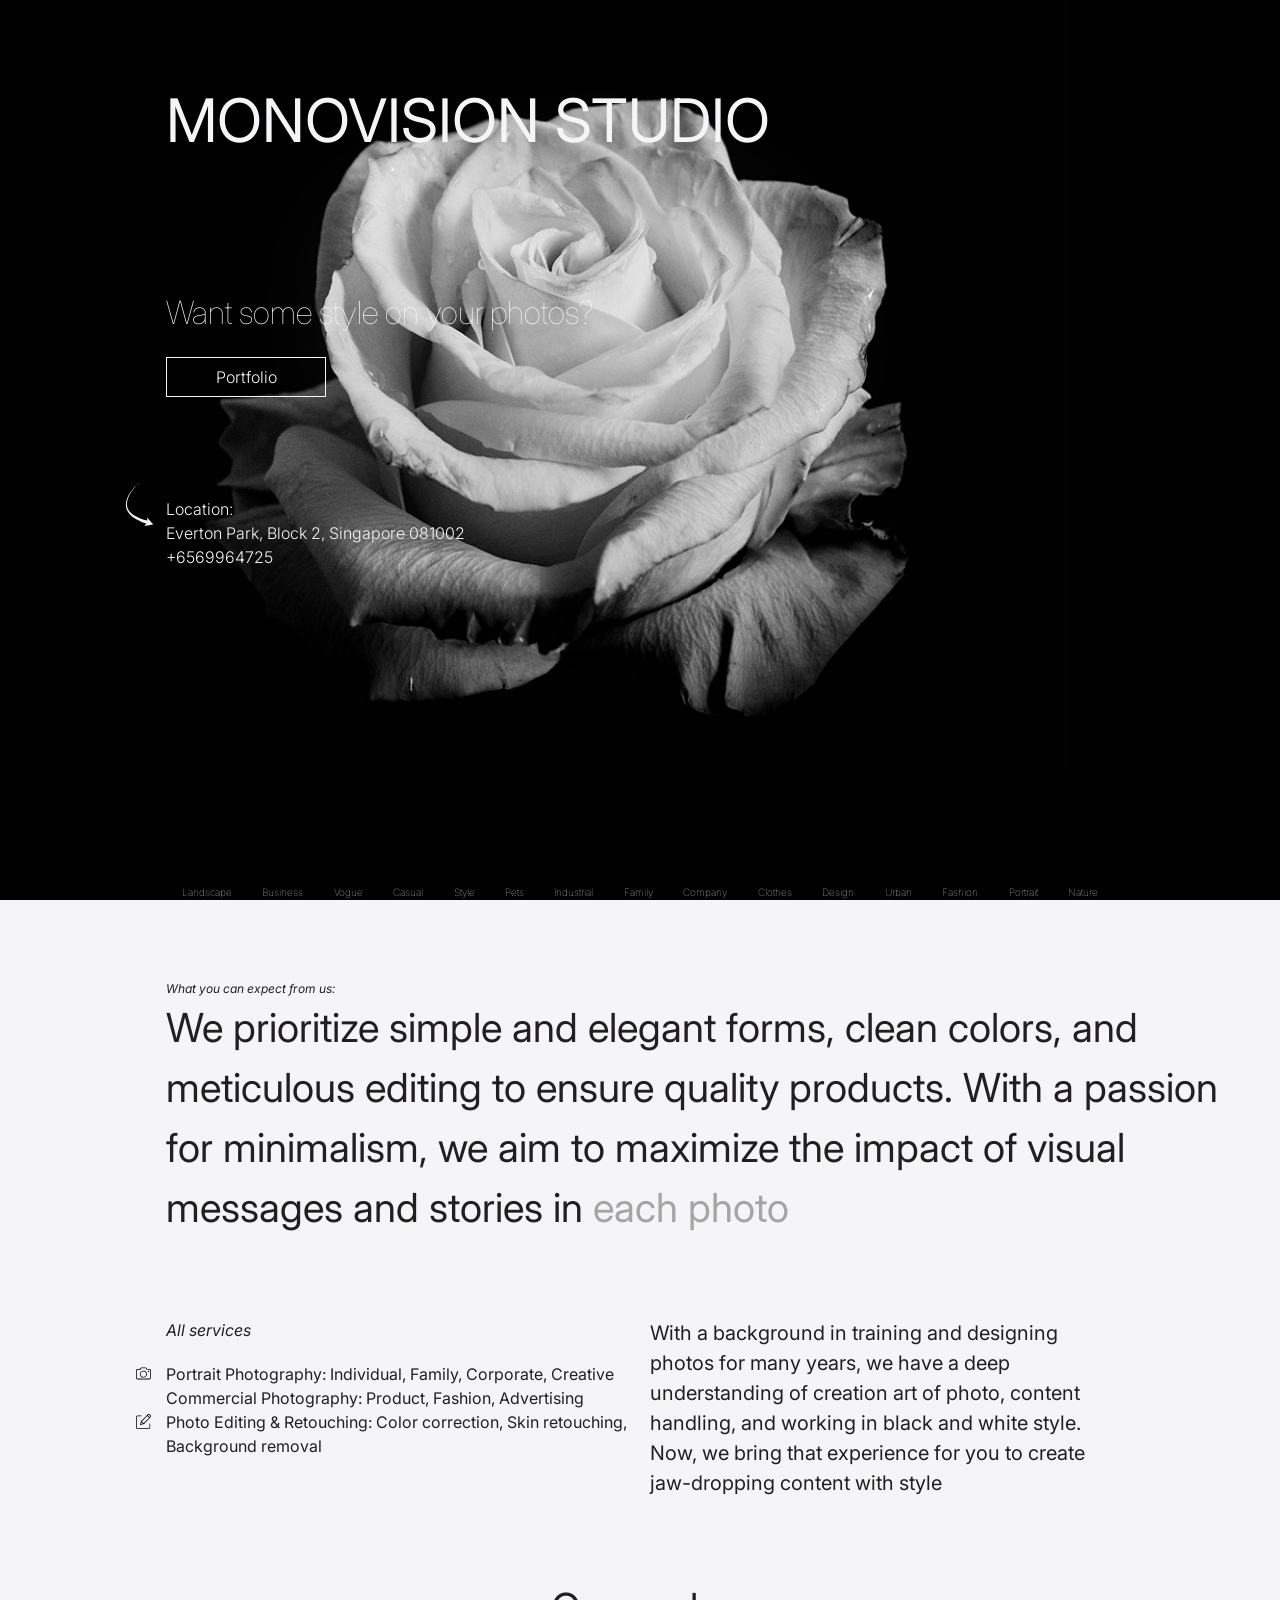
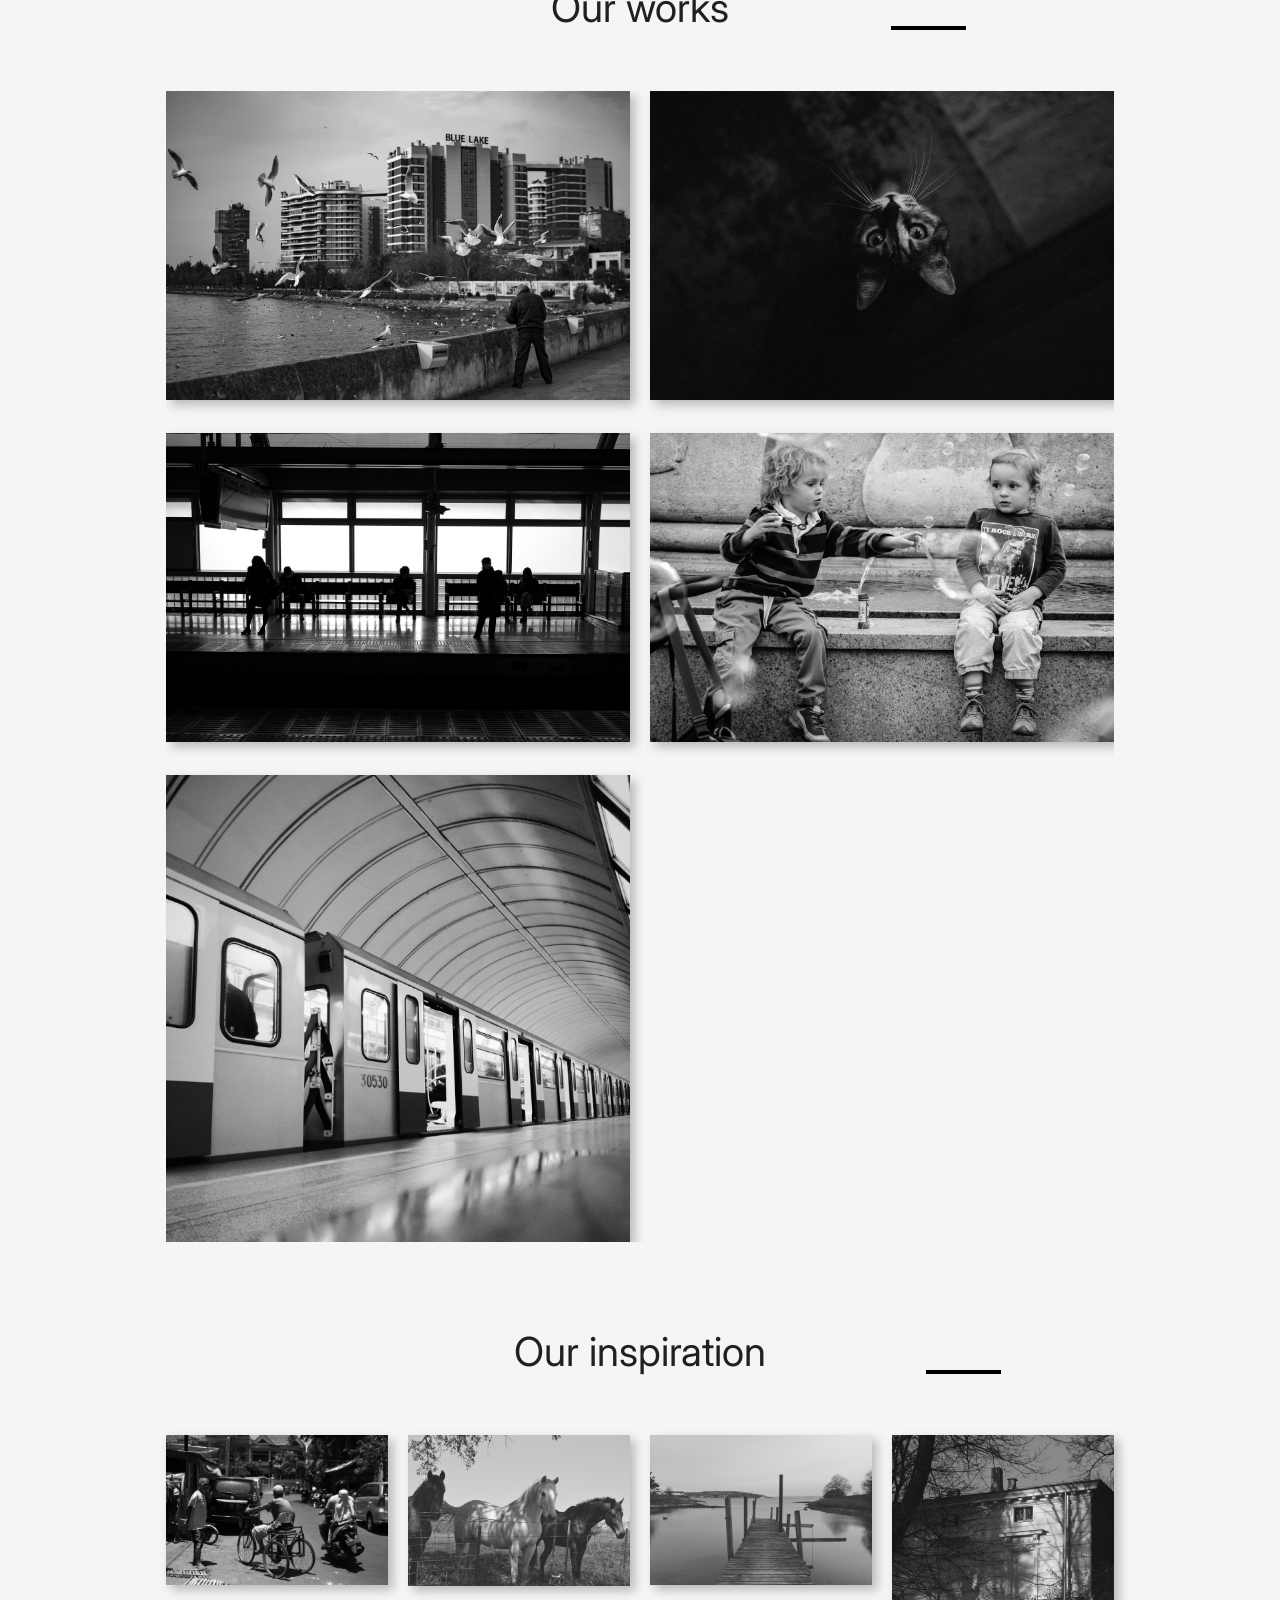
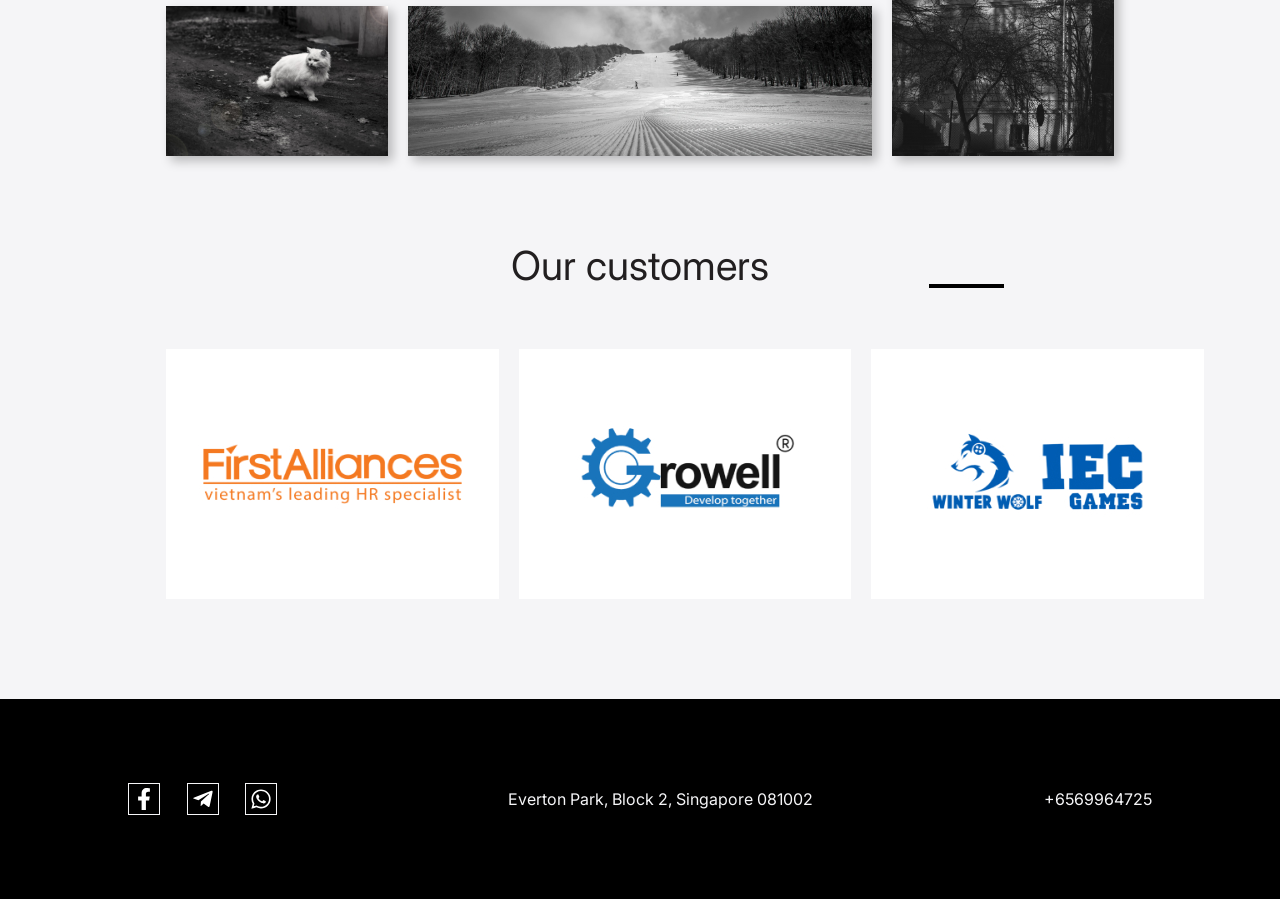
==== src/index.html @ 64a08972 "remove symbol" ====
<!DOCTYPE html>
<html lang="en">
    <head>
        <meta charset="UTF-8" />
        <meta name="viewport" content="width=device-width, initial-scale=1.0" />
        <title>Document</title>
        <link rel="preconnect" href="https://fonts.googleapis.com" />
        <link rel="preconnect" href="https://fonts.gstatic.com" crossorigin />
        <link
            href="https://fonts.googleapis.com/css2?family=Inter:ital,opsz,wght@0,14..32,100..900;1,14..32,100..900&display=swap"
            rel="stylesheet"
        />
        <link rel="stylesheet" href="./css/style.css" />
    </head>
    <body>
        <main class="welcome">
            <img src="./img/rose-bg.png" alt="rose" class="welcome__bckg-img" />
            <div class="container">
                <h1 class="welcome__header">Monovision Studio</h1>
                <h2 class="welcome_subheader">
                    Want some style on your photos?
                </h2>
                <a href="#" class="welcome__portfolio-btn">Portfolio</a>
                <address class="welcome__address-wrapper">
                    <img
                        src="./icons/Arrow.svg"
                        alt="arrow"
                        class="welcome__address-img"
                    />
                    <div class="welcome__location">Location:</div>
                    <address class="welcome__address">
                        Everton Park, Block 2, Singapore 081002
                    </address>
                    <a href="tel:+6569964725" class="telephone">+6569964725</a>
                </address>
            </div>
            <ul class="welcome__keywords-box">
                <li>Landscape</li>
                <li>Business</li>
                <li>Vogue</li>
                <li>Casual</li>
                <li>Style</li>
                <li>Pets</li>
                <li>Industrial</li>
                <li>Family</li>
                <li>Company</li>
                <li>Clothes</li>
                <li>Design</li>
                <li>Urban</li>
                <li>Fashion</li>
                <li>Portrait</li>
                <li>Nature</li>
            </ul>
        </main>

        <section class="expectations">
            <div class="container">
                <div class="expectations__subheader">
                    What you can expect from us:
                </div>
                <div class="expectations__text">
                    We prioritize simple and elegant forms, clean colors, and
                    meticulous editing to ensure quality products. With a
                    passion for minimalism, we aim to maximize the impact of
                    visual messages and stories in
                    <span>each photo</span>
                </div>
            </div>
        </section>

        <section class="services">
            <div class="container">
                <div class="services__wrapper">
                    <div class="services__header">All services</div>
                    <ul class="services__container">
                        <li class="services__item">
                            <div class="services__item-description">
                                Portrait Photography: Individual, Family,
                                Corporate, Creative
                            </div>
                            <img
                                src="./icons/Camera.svg"
                                alt="camera"
                                class="services__img"
                            />
                        </li>
                        <li class="services__item">
                            <div class="sservices__item-description">
                                Commercial Photography: Product, Fashion,
                                Advertising
                            </div>
                            <!-- <img src="" alt="" class="services__img" /> -->
                        </li>
                        <li class="services__item">
                            <div class="services__item-description">
                                Photo Editing & Retouching: Color correction,
                                Skin retouching, Background removal
                            </div>
                            <img
                                src="./icons/Edit.svg"
                                alt="edit"
                                class="services__img"
                            />
                        </li>
                    </ul>
                </div>
                <div class="services__description">
                    With a background in training and designing photos for many
                    years, we have a deep understanding of creation art of
                    photo, content handling, and working in black and white
                    style. Now, we bring that experience for you to create
                    jaw-dropping content with style
                </div>
            </div>
        </section>

        <div class="works">
            <div class="container">
                <h2 class="works__header">
                    Our works
                    <div class="underline"></div>
                </h2>
                <div class="works__line"></div>
                <div class="works__img-grid">
                    <img
                        src="./img/our-works/bridge.jpg"
                        alt="bridge"
                        class="works__img"
                    />
                    <img
                        src="./img/our-works/cat.jpg"
                        alt="cat"
                        class="works__img"
                    />
                    <img
                        src="./img/our-works/train.jpg"
                        alt="train"
                        class="works__img"
                    />
                    <img
                        src="./img/our-works/children.jpg"
                        alt="children"
                        class="works__img"
                    />
                    <img
                        src="./img/our-works/underground.jpg"
                        alt="underground"
                        class="works__img"
                    />
                </div>
            </div>
        </div>

        <div class="inspiration">
            <div class="container">
                <div class="inspiration__header">
                    Our inspiration
                    <div class="underline"></div>
                    <div class="inspiration__img_container">
                        <img
                            src="./img/inspiration/man.jpg"
                            alt="man"
                            class="inspiration__img"
                        />
                        <img
                            src="./img/inspiration/horses.jpg"
                            alt="horses"
                            class="inspiration__img"
                        />
                        <img
                            src="./img/inspiration/bridge.jpg"
                            alt="bridge"
                            class="inspiration__img"
                        />
                        <img
                            src="./img/inspiration/tenement.jpg"
                            alt="tenement"
                            class="inspiration__img inspiration__img--two-rows"
                        />
                        <img
                            src="./img/inspiration/cat.jpg"
                            alt="cat"
                            class="inspiration__img"
                        />
                        <img
                            src="./img/inspiration/sky.jpg"
                            alt="sky"
                            class="inspiration__img inspiration__img--two-cols"
                        />
                    </div>
                </div>
            </div>
        </div>

        <div class="customers">
            <div class="container">
                <div class="customers__header">
                    Our customers
                    <div class="underline"></div>
                </div>
                <div class="customers__img-container">
                    <img
                        src="./img/customers/logo-first-alliances.jpg"
                        alt="first aliances"
                        class="customers_img"
                    />
                    <img
                        src="./img/customers/logo-growell.jpg"
                        alt="growel"
                        class="customers_img"
                    />
                    <img
                        src="./img/customers/logo-iec-winter-wolf.jpg"
                        alt="winter wolf"
                        class="customers_img"
                    />
                </div>
            </div>
        </div>

        <footer class="footer">
            <div class="footer--centered">
                <div class="footer__social-container">
                    <div class="footer__img-wrapper">
                        <img src="./icons/facebook.svg" alt="facebook" />
                    </div>
                    <div class="footer__img-wrapper">
                        <img src="./icons/tg.svg" alt="telegram" />
                    </div>
                    <div class="footer__img-wrapper">
                        <img src="./icons/whatsapp.svg" alt="whatsapp" />
                    </div>
                </div>
            </div>
            <address class="footer__address">
                Everton Park, Block 2, Singapore 081002
            </address>
            <a href="tel:+6569964725" class="telephone">+6569964725</a>
        </footer>
    </body>
</html>
---- src/css/style.css ----
@import "./modern-normalize.css";
@import "./reset-some-values.css";

* {
    margin: 0;
    padding: 0;

    font-family: "Inter", sans-serif;
    font-optical-sizing: auto;
    font-weight: normal; /*400*/
    font-style: normal;
}

html,
body {
    --light: #f5f5f7;
    --dark: #221f20;

    color: var(--dark);
    background-color: var(--light);

    --container-padding-inline: 13%;
    --footer_padding-inline: 10%;
}

body {
    --display-welcome: block; /*block none*/
    --display-expectations: block;
    --display-services: block;
    --display-works: block;
    --display-inspiration: block;
    --display-customers: block;
    --display-footer: flex; /*flex*/
}

.container {
    /* width: 1420px; */
    padding: 0 var(--container-padding-inline);
}

.underline {
    position: absolute;
    width: 75px;
    height: 4px;
    background-color: black;

    top: 48px;
    left: 725px;
}
.telephone,
.telephone:visited {
    font-weight: inherit;
    text-decoration: none;
    color: var(--light);
}
.telephone:hover {
    text-decoration: underline;
}

.welcome {
    display: var(--display-welcome);
    height: 100vh;
    background-color: black;
    color: var(--light);
    position: relative;
    z-index: 0;
    padding-top: 75px;

    .welcome__bckg-img {
        position: absolute;
        right: 211px;
        top: 0px;
        z-index: 1;
        width: 1330px;
    }

    .container {
        z-index: 2;
        position: relative;
    }

    .welcome__header {
        font-size: 60px;
        text-transform: uppercase;
    }

    .welcome_subheader {
        margin-top: 124px;

        font-size: 32px;
        font-weight: 100;
    }

    .welcome__portfolio-btn,
    .welcome__portfolio-btn:visited {
        margin-top: 20px;
        display: block;
        width: 160px;
        min-height: 38px;

        color: var(--light);
        text-decoration: none;
        font-weight: 300;
        border: 1px solid var(--light);
        /* center text in button */
        text-align: center;
        line-height: 38px;

        cursor: pointer;
    }
    .welcome__portfolio-btn:hover {
        font-weight: 500;
        box-shadow: 5px 5px 8px rgba(217, 217, 217, 0.25);
    }

    .welcome__address-wrapper {
        margin-top: 100px;
        font-weight: 300;
        position: relative;

        .welcome__address-img {
            position: absolute;
            display: block;

            --arrow-icon-width: 40px;
            width: var(--arrow-icon-width);
            left: calc(-5px - var(--arrow-icon-width));
            top: -17px;
            /* width: 10px; */
        }
        .welcome__location {
            font-weight: inherit;
        }
        .welcome__address {
            font-weight: inherit;
        }
    }

    .welcome__keywords-box {
        position: absolute;
        padding: 0 var(--container-padding-inline);
        /* padding: 0 360px; */
        /* width: 1420px; */
        bottom: 0;
        left: 0px;
        width: 100%;

        display: flex;
        justify-content: space-around;

        list-style-type: none;
        li {
            font-weight: 100;
            font-size: 10px;
        }
    }
}

.expectations {
    display: var(--display-expectations);
    padding-top: 80px;
    .expectations__subheader {
        font-style: italic;
        font-size: 12px;
    }
    .expectations__text {
        width: 1100px;
        font-size: 40px;
        span {
            color: #a5a5a5;
        }
    }
}

.services {
    display: var(--display-services);
    padding-top: 80px;
    .services__header {
        font-style: italic;
    }
    .services__container {
        margin-top: 20px;
    }
    .services__item {
        position: relative;
        list-style-type: none;
    }
    .services__img {
        --services-img-width: 15px;
        width: var(--services-img-width);
        left: calc(-15px - var(--services-img-width));

        top: 4px;
        position: absolute;
    }
    .container {
        display: flex;
        column-gap: 20px;
    }
    .services__wrapper {
        width: 50%;
    }
    .services__description {
        width: 50%;
        font-size: 20px;
    }
}

.works {
    display: var(--display-works);
    padding-top: 80px;
    text-align: center;
    font-size: 40px;
    .works__header {
        position: relative;
        .underline {
            left: 725px;
            top: 48px;
        }
    }
    .works__img-grid {
        margin-top: 53px;
        display: grid;
        grid-template-columns: 1fr 1fr;
        gap: 2.6vw 1.56vw;
        overflow: hidden;
    }

    .works__img {
        width: 100%;
        object-fit: cover;
        box-shadow: 5px 5px 10px 0px rgba(0, 0, 0, 0.25);
    }
}

.inspiration {
    display: var(--display-inspiration);
    padding-top: 80px;
    .inspiration__header {
        font-size: 40px;
        text-align: center;
        position: relative;
        .underline {
            left: 760px;
            top: 48px;
        }
    }
    .inspiration__img_container {
        margin-top: 53px;
        display: grid;
        grid-template-columns: repeat(4, 1fr);
        grid-template-rows: repeat(2, auto);
        gap: 1.56vw;

        .inspiration__img {
            box-shadow: 5px 5px 10px 0px rgba(0, 0, 0, 0.25);
        }
    }
    .inspiration__img--two-rows {
        grid-row: span 2;
    }
    .inspiration__img--two-cols {
        grid-column: span 2;
    }
}

.customers {
    display: var(--display-customers);
    padding: 80px 0 100px 0;

    .customers__header {
        font-size: 40px;
        text-align: center;
        position: relative;
        .underline {
            left: 763px;
        }
    }
    .customers__img-container {
        margin-top: 53px;
        display: flex;
        justify-content: flex-start;
        /* display: grid;
        grid-template-columns: repeat(4, 1fr); */
        column-gap: 1.56vw;
    }
}

.footer {
    display: var(--display-footer);
    background-color: #000;
    color: var(--light);
    height: 200px;
    justify-content: space-between;
    padding: 0 var(--footer_padding-inline);

    .footer--centered {
        display: grid;
        place-items: center;
    }

    .footer__social-container {
        display: flex;
        gap: 2.08vw;
        .footer__img-wrapper {
            width: 32px;
            height: 32px;
            border: 1px solid var(--light);
            display: grid;
            place-items: center;

            img {
                width: 22px;
                height: 22px;
            }
        }
    }
    .footer__address {
        display: grid;
        place-items: center;
    }
    .telephone {
        display: grid;
        place-items: center;
    }
}
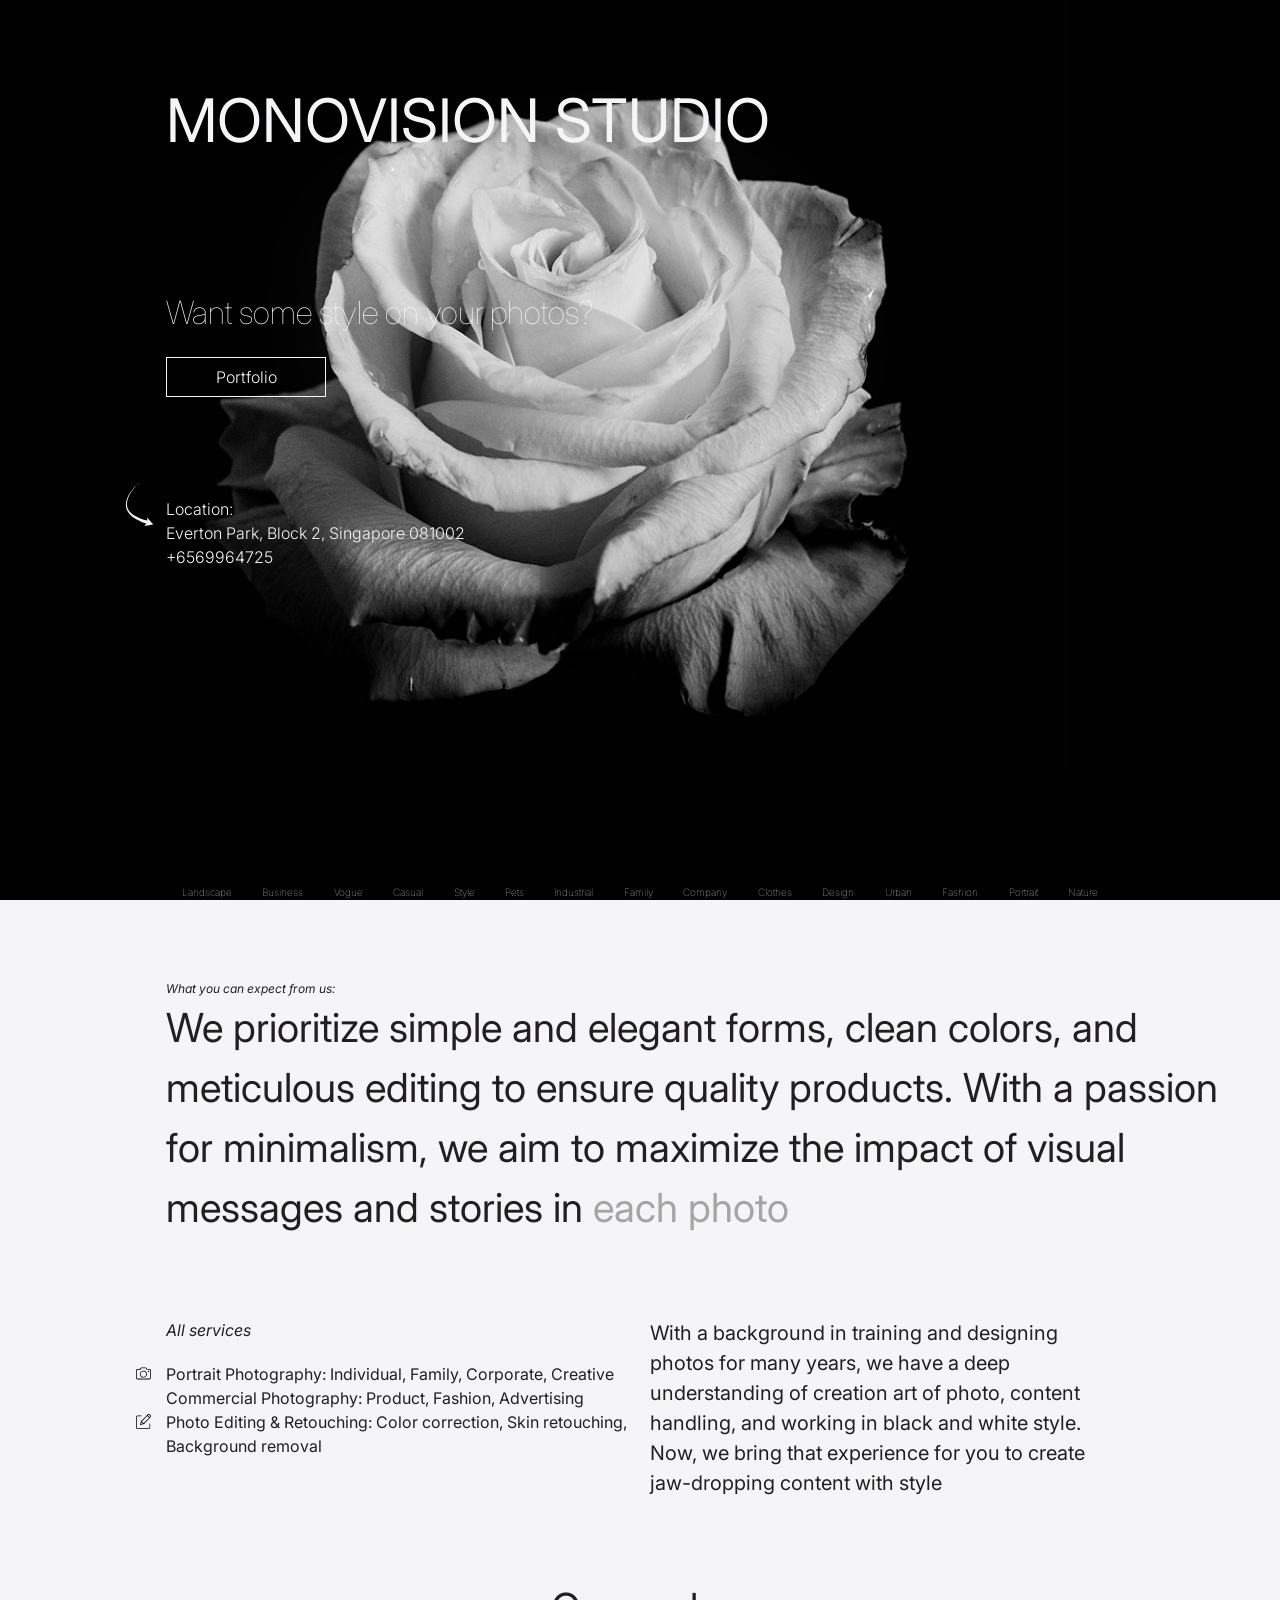
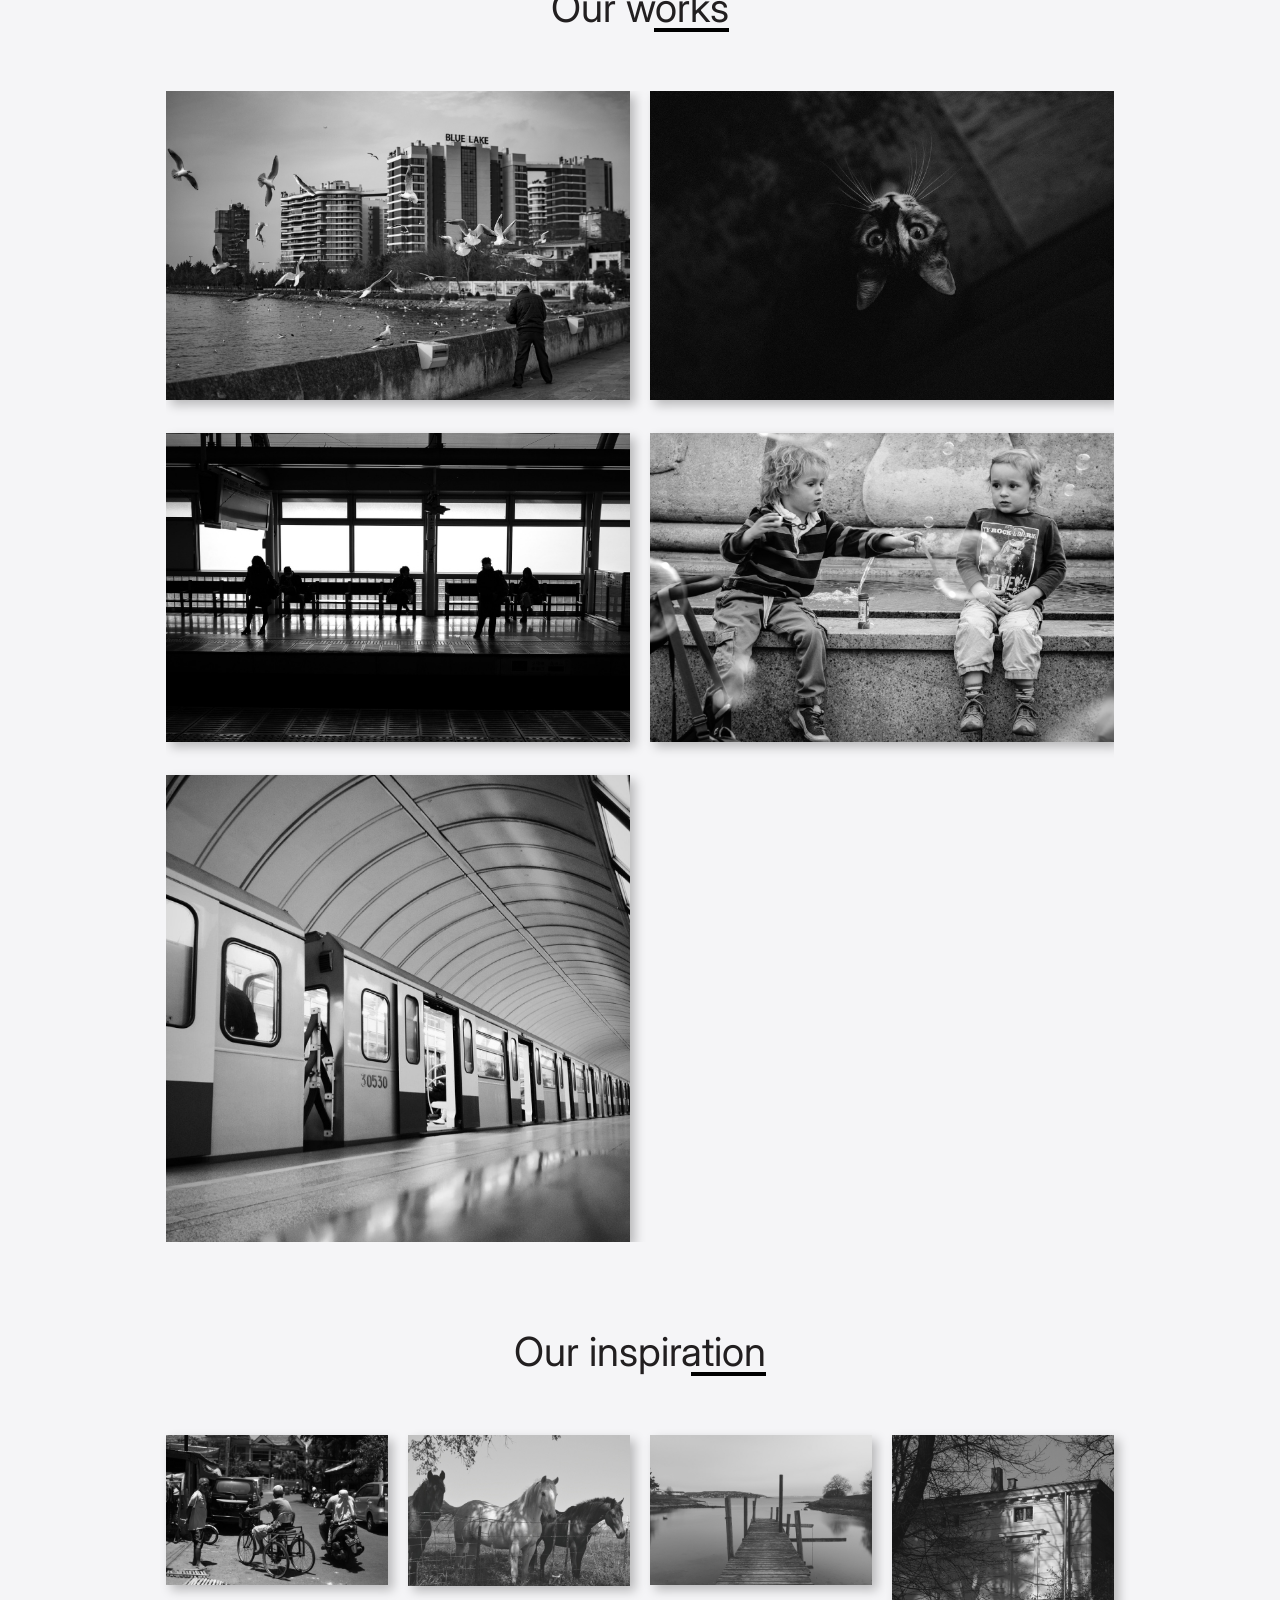
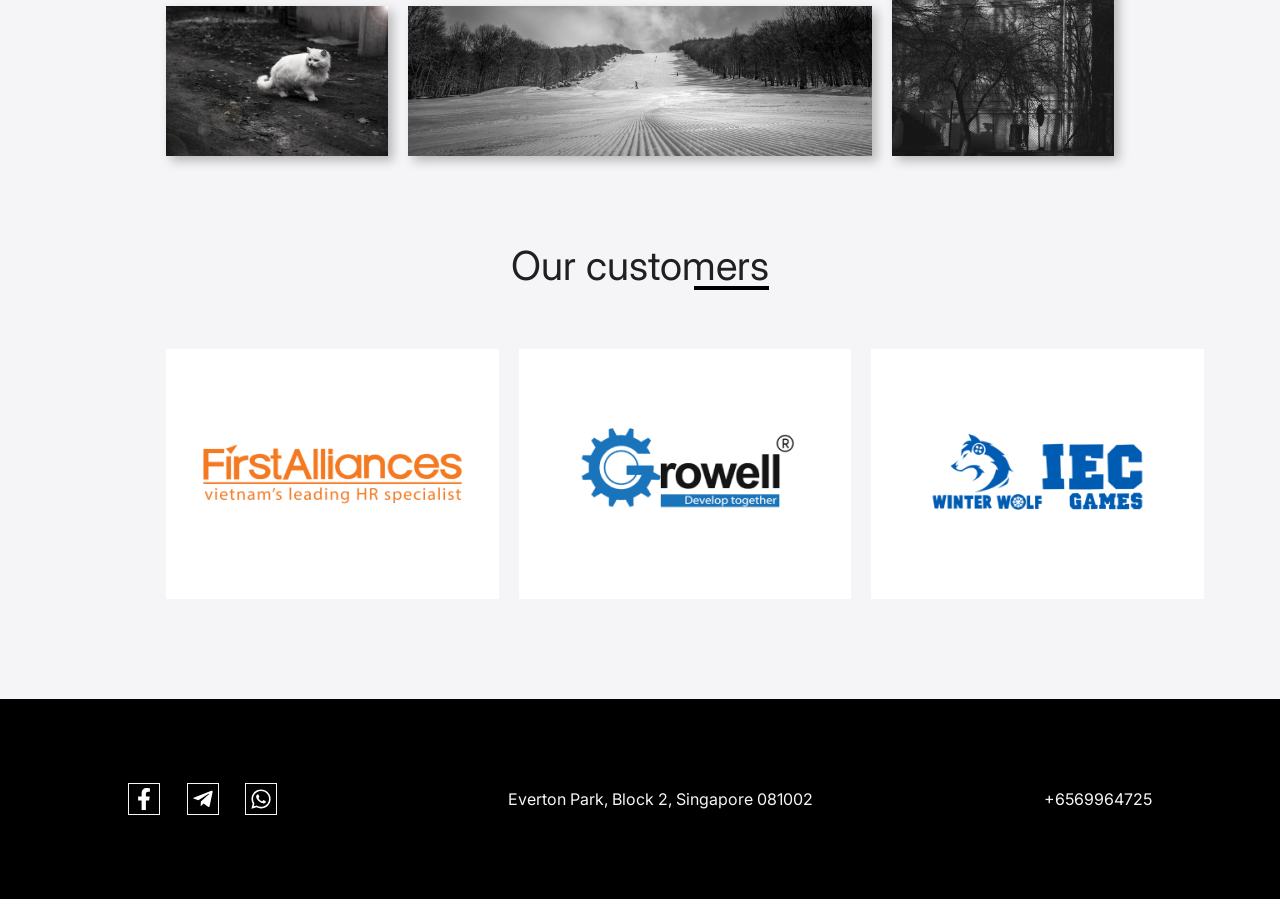
==== commit 85efedf8: "redid header underline and add navigation to button" ====
--- a/src/index.html
+++ b/src/index.html
@@ -20,7 +20,7 @@
                 <h2 class="welcome_subheader">
                     Want some style on your photos?
                 </h2>
-                <a href="#" class="welcome__portfolio-btn">Portfolio</a>
+                <a href="#works" class="welcome__portfolio-btn">Portfolio</a>
                 <address class="welcome__address-wrapper">
                     <img
                         src="./icons/Arrow.svg"
@@ -114,11 +114,11 @@
             </div>
         </section>
 
-        <div class="works">
+        <div class="works" id="works">
             <div class="container">
                 <h2 class="works__header">
-                    Our works
-                    <div class="underline"></div>
+                    <span>Our works</span>
+                    <!-- <div class="underline"></div> -->
                 </h2>
                 <div class="works__line"></div>
                 <div class="works__img-grid">
@@ -153,51 +153,50 @@
 
         <div class="inspiration">
             <div class="container">
-                <div class="inspiration__header">
-                    Our inspiration
-                    <div class="underline"></div>
-                    <div class="inspiration__img_container">
-                        <img
-                            src="./img/inspiration/man.jpg"
-                            alt="man"
-                            class="inspiration__img"
-                        />
-                        <img
-                            src="./img/inspiration/horses.jpg"
-                            alt="horses"
-                            class="inspiration__img"
-                        />
-                        <img
-                            src="./img/inspiration/bridge.jpg"
-                            alt="bridge"
-                            class="inspiration__img"
-                        />
-                        <img
-                            src="./img/inspiration/tenement.jpg"
-                            alt="tenement"
-                            class="inspiration__img inspiration__img--two-rows"
-                        />
-                        <img
-                            src="./img/inspiration/cat.jpg"
-                            alt="cat"
-                            class="inspiration__img"
-                        />
-                        <img
-                            src="./img/inspiration/sky.jpg"
-                            alt="sky"
-                            class="inspiration__img inspiration__img--two-cols"
-                        />
-                    </div>
+                <h2 class="inspiration__header">
+                    <span>Our inspiration</span>
+                </h2>
+
+                <div class="inspiration__img_container">
+                    <img
+                        src="./img/inspiration/man.jpg"
+                        alt="man"
+                        class="inspiration__img"
+                    />
+                    <img
+                        src="./img/inspiration/horses.jpg"
+                        alt="horses"
+                        class="inspiration__img"
+                    />
+                    <img
+                        src="./img/inspiration/bridge.jpg"
+                        alt="bridge"
+                        class="inspiration__img"
+                    />
+                    <img
+                        src="./img/inspiration/tenement.jpg"
+                        alt="tenement"
+                        class="inspiration__img inspiration__img--two-rows"
+                    />
+                    <img
+                        src="./img/inspiration/cat.jpg"
+                        alt="cat"
+                        class="inspiration__img"
+                    />
+                    <img
+                        src="./img/inspiration/sky.jpg"
+                        alt="sky"
+                        class="inspiration__img inspiration__img--two-cols"
+                    />
                 </div>
             </div>
         </div>
 
         <div class="customers">
             <div class="container">
-                <div class="customers__header">
-                    Our customers
-                    <div class="underline"></div>
-                </div>
+                <h2 class="customers__header">
+                    <span>Our customers</span>
+                </h2>
                 <div class="customers__img-container">
                     <img
                         src="./img/customers/logo-first-alliances.jpg"
--- a/src/css/style.css
+++ b/src/css/style.css
@@ -11,19 +11,13 @@
     font-style: normal;
 }
 
-html,
-body {
+:root {
     --light: #f5f5f7;
     --dark: #221f20;
 
-    color: var(--dark);
-    background-color: var(--light);
-
     --container-padding-inline: 13%;
     --footer_padding-inline: 10%;
-}
-
-body {
+
     --display-welcome: block; /*block none*/
     --display-expectations: block;
     --display-services: block;
@@ -33,20 +27,18 @@
     --display-footer: flex; /*flex*/
 }
 
+html,
+body {
+    color: var(--dark);
+    background-color: var(--light);
+    scroll-behavior: smooth;
+}
+
 .container {
     /* width: 1420px; */
     padding: 0 var(--container-padding-inline);
 }
 
-.underline {
-    position: absolute;
-    width: 75px;
-    height: 4px;
-    background-color: black;
-
-    top: 48px;
-    left: 725px;
-}
 .telephone,
 .telephone:visited {
     font-weight: inherit;
@@ -110,7 +102,8 @@
     }
     .welcome__portfolio-btn:hover {
         font-weight: 500;
-        box-shadow: 5px 5px 8px rgba(217, 217, 217, 0.25);
+        box-shadow: 5px 5px 10px 0px rgba(255, 255, 255, 0.62);
+        transition: all 0.3s ease-out;
     }
 
     .welcome__address-wrapper {
@@ -212,10 +205,18 @@
     text-align: center;
     font-size: 40px;
     .works__header {
-        position: relative;
-        .underline {
-            left: 725px;
-            top: 48px;
+        span {
+            position: relative;
+        }
+        span::after {
+            content: "";
+            position: absolute;
+            width: 75px;
+            height: 4px;
+            background-color: black;
+
+            right: 0;
+            bottom: 0;
         }
     }
     .works__img-grid {
@@ -239,10 +240,18 @@
     .inspiration__header {
         font-size: 40px;
         text-align: center;
-        position: relative;
-        .underline {
-            left: 760px;
-            top: 48px;
+        span {
+            position: relative;
+        }
+        span::after {
+            content: "";
+            position: absolute;
+            width: 75px;
+            height: 4px;
+            background-color: black;
+
+            right: 0;
+            bottom: 0;
         }
     }
     .inspiration__img_container {
@@ -271,9 +280,18 @@
     .customers__header {
         font-size: 40px;
         text-align: center;
-        position: relative;
-        .underline {
-            left: 763px;
+        span {
+            position: relative;
+        }
+        span::after {
+            content: "";
+            position: absolute;
+            width: 75px;
+            height: 4px;
+            background-color: black;
+
+            right: 0;
+            bottom: 0;
         }
     }
     .customers__img-container {
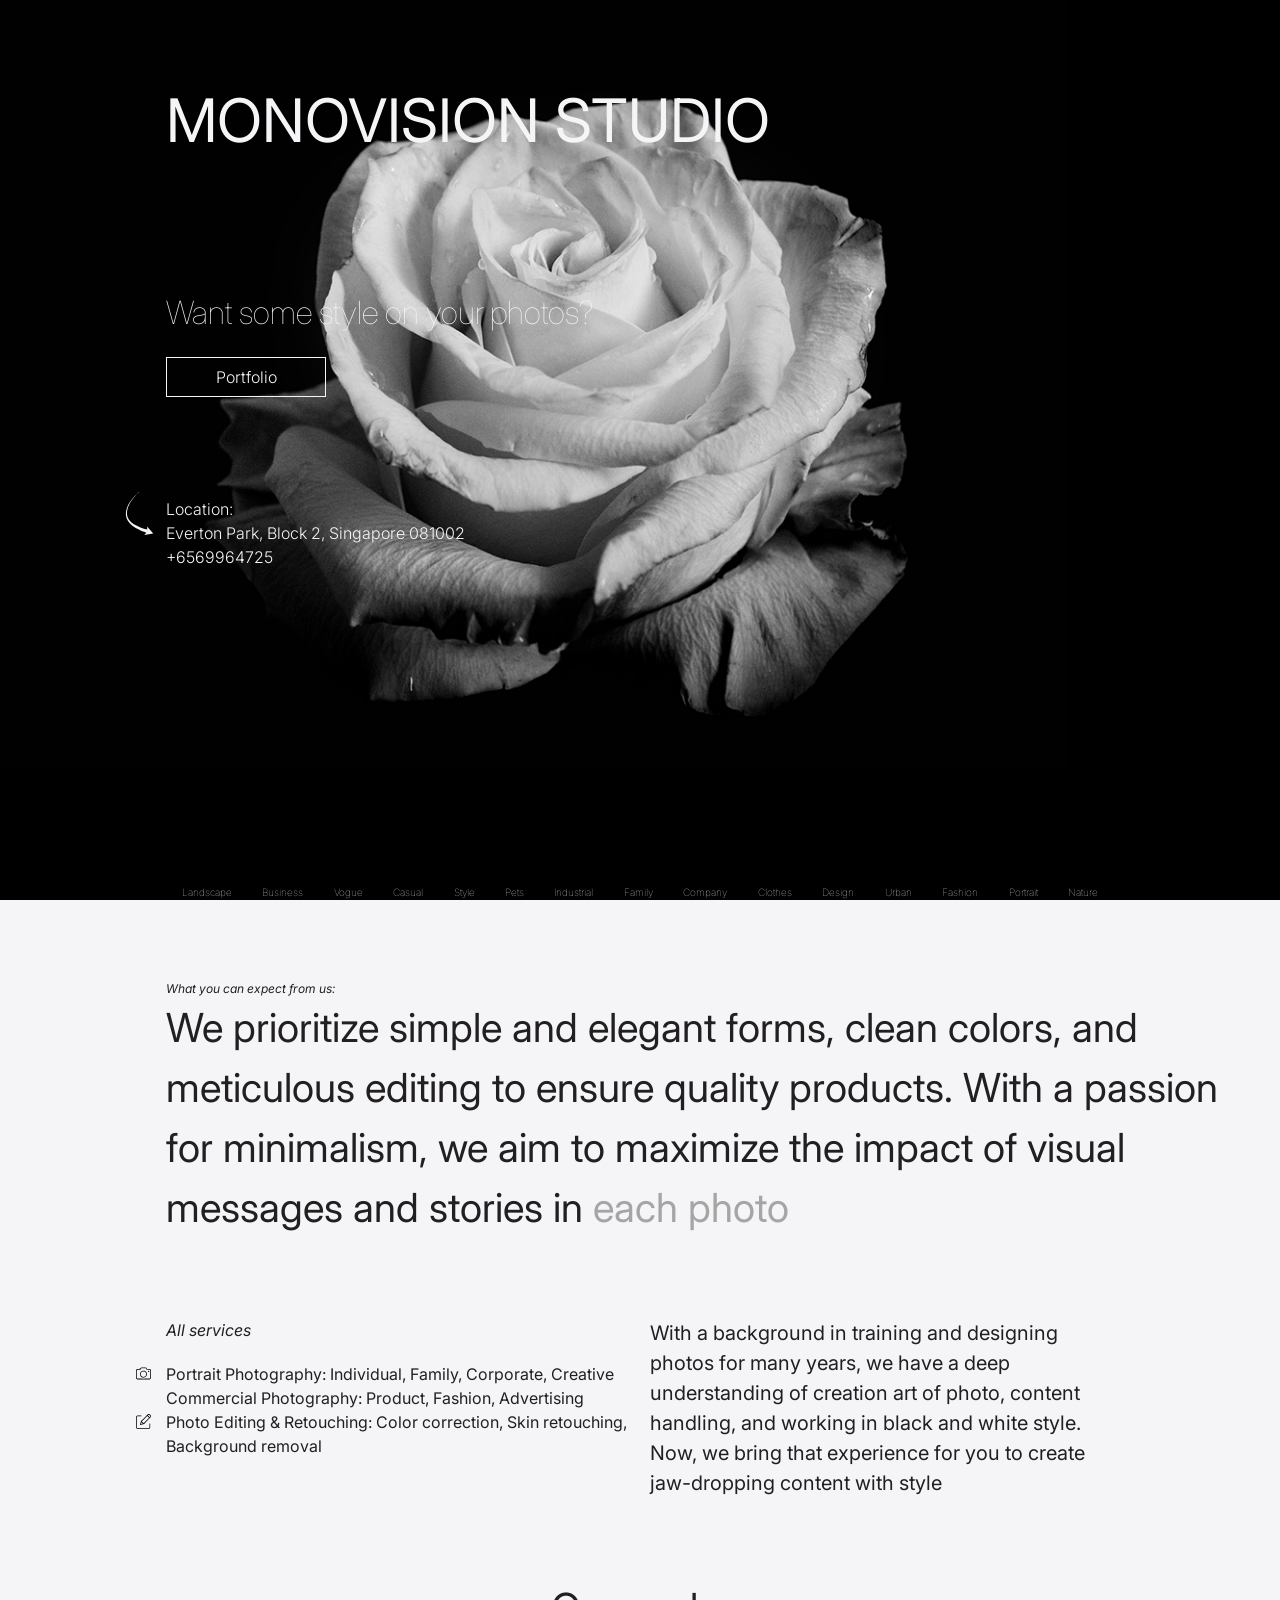
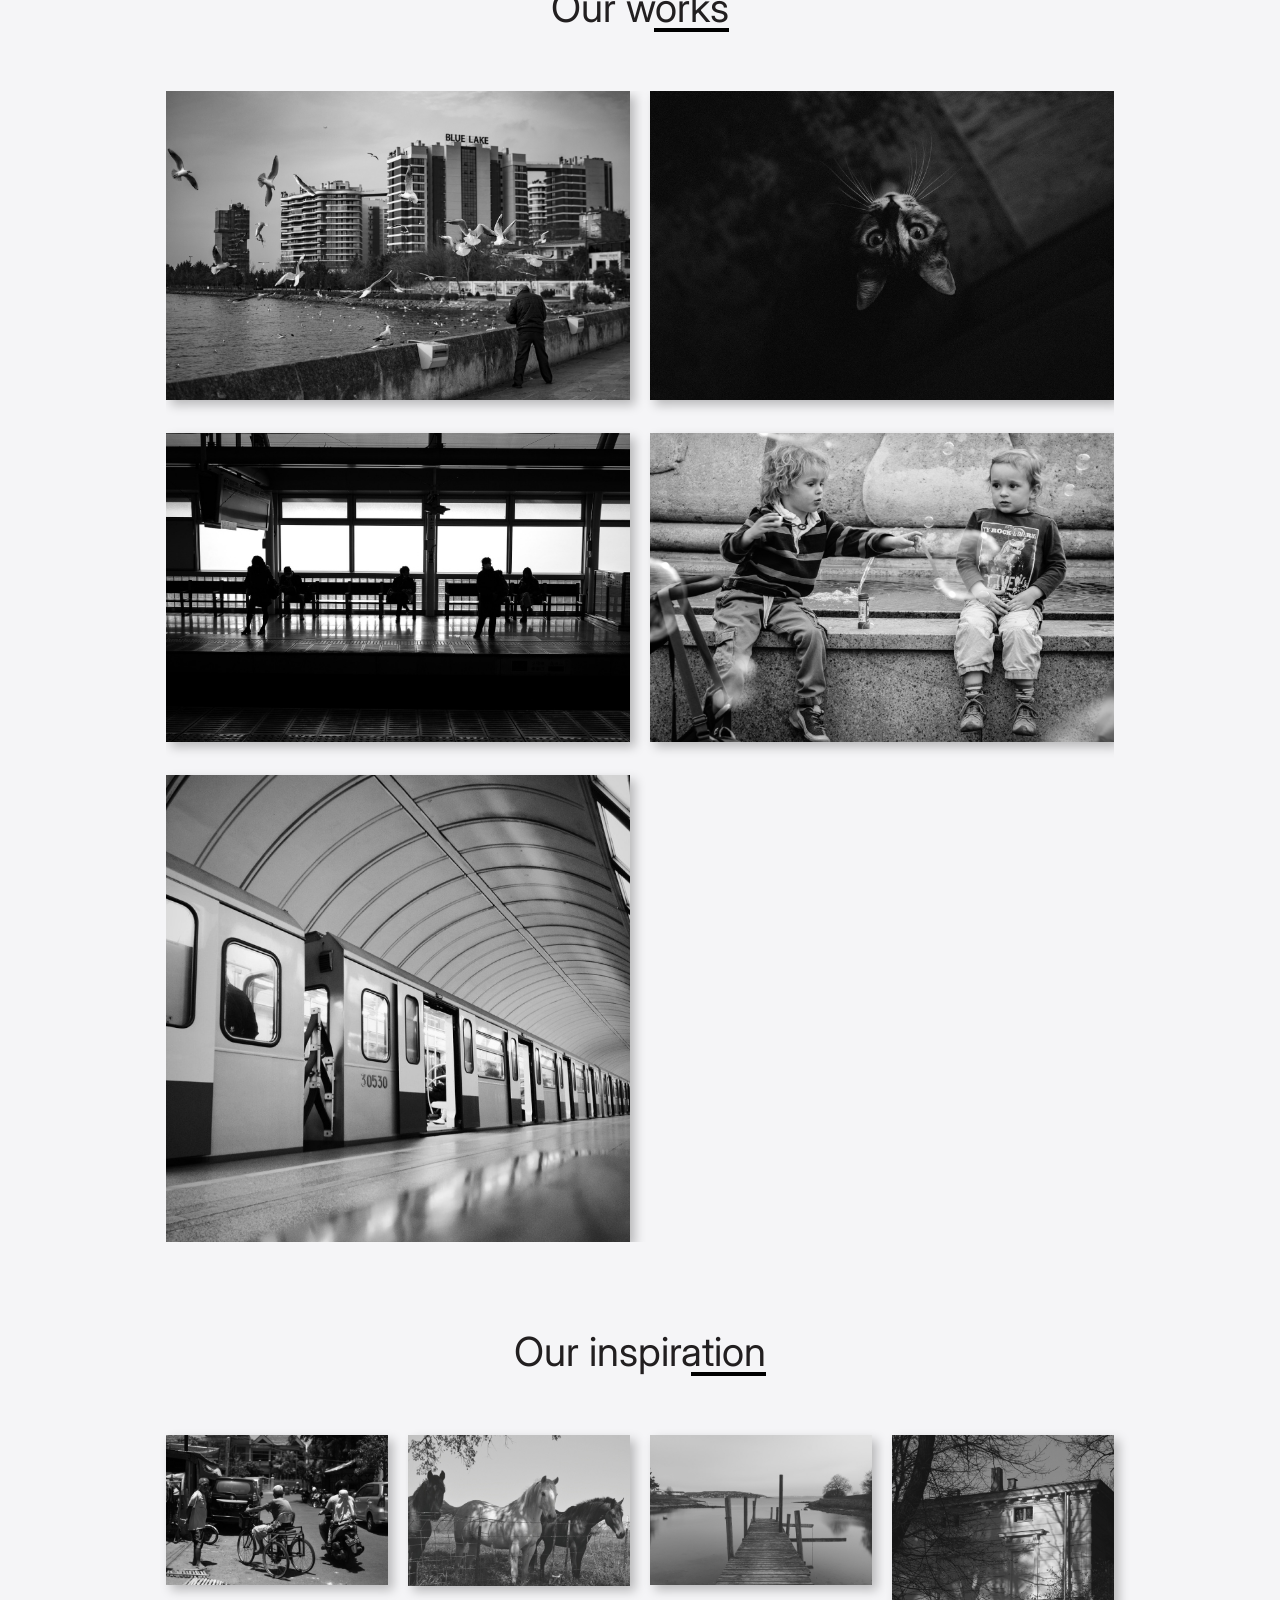
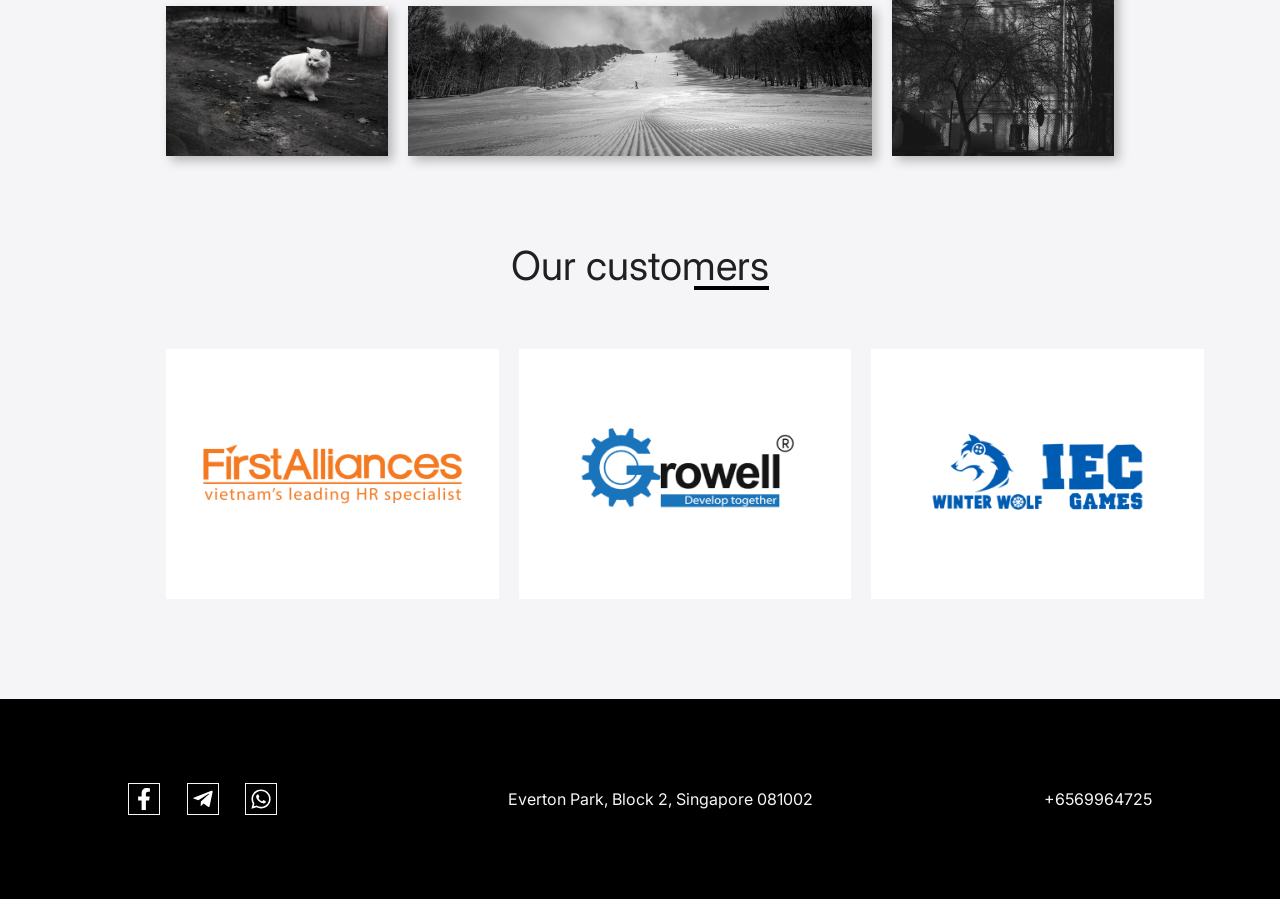
==== commit 4782a052: "change arrow img positioning" ====
--- a/src/index.html
+++ b/src/index.html
@@ -22,11 +22,6 @@
                 </h2>
                 <a href="#works" class="welcome__portfolio-btn">Portfolio</a>
                 <address class="welcome__address-wrapper">
-                    <img
-                        src="./icons/Arrow.svg"
-                        alt="arrow"
-                        class="welcome__address-img"
-                    />
                     <div class="welcome__location">Location:</div>
                     <address class="welcome__address">
                         Everton Park, Block 2, Singapore 081002
--- a/src/css/style.css
+++ b/src/css/style.css
@@ -110,20 +110,26 @@
         margin-top: 100px;
         font-weight: 300;
         position: relative;
-
-        .welcome__address-img {
+        &::before {
+            --arrow-icon-width: 40px;
+
+            content: "";
+            width: var(--arrow-icon-width);
+            height: 49px;
             position: absolute;
-            display: block;
-
-            --arrow-icon-width: 40px;
+            background-image: url("../icons/Arrow.svg");
+            background-size: contain;
+            background-repeat: no-repeat;
+
             width: var(--arrow-icon-width);
             left: calc(-5px - var(--arrow-icon-width));
-            top: -17px;
-            /* width: 10px; */
-        }
+            top: -8px;
+        }
+
         .welcome__location {
             font-weight: inherit;
         }
+
         .welcome__address {
             font-weight: inherit;
         }
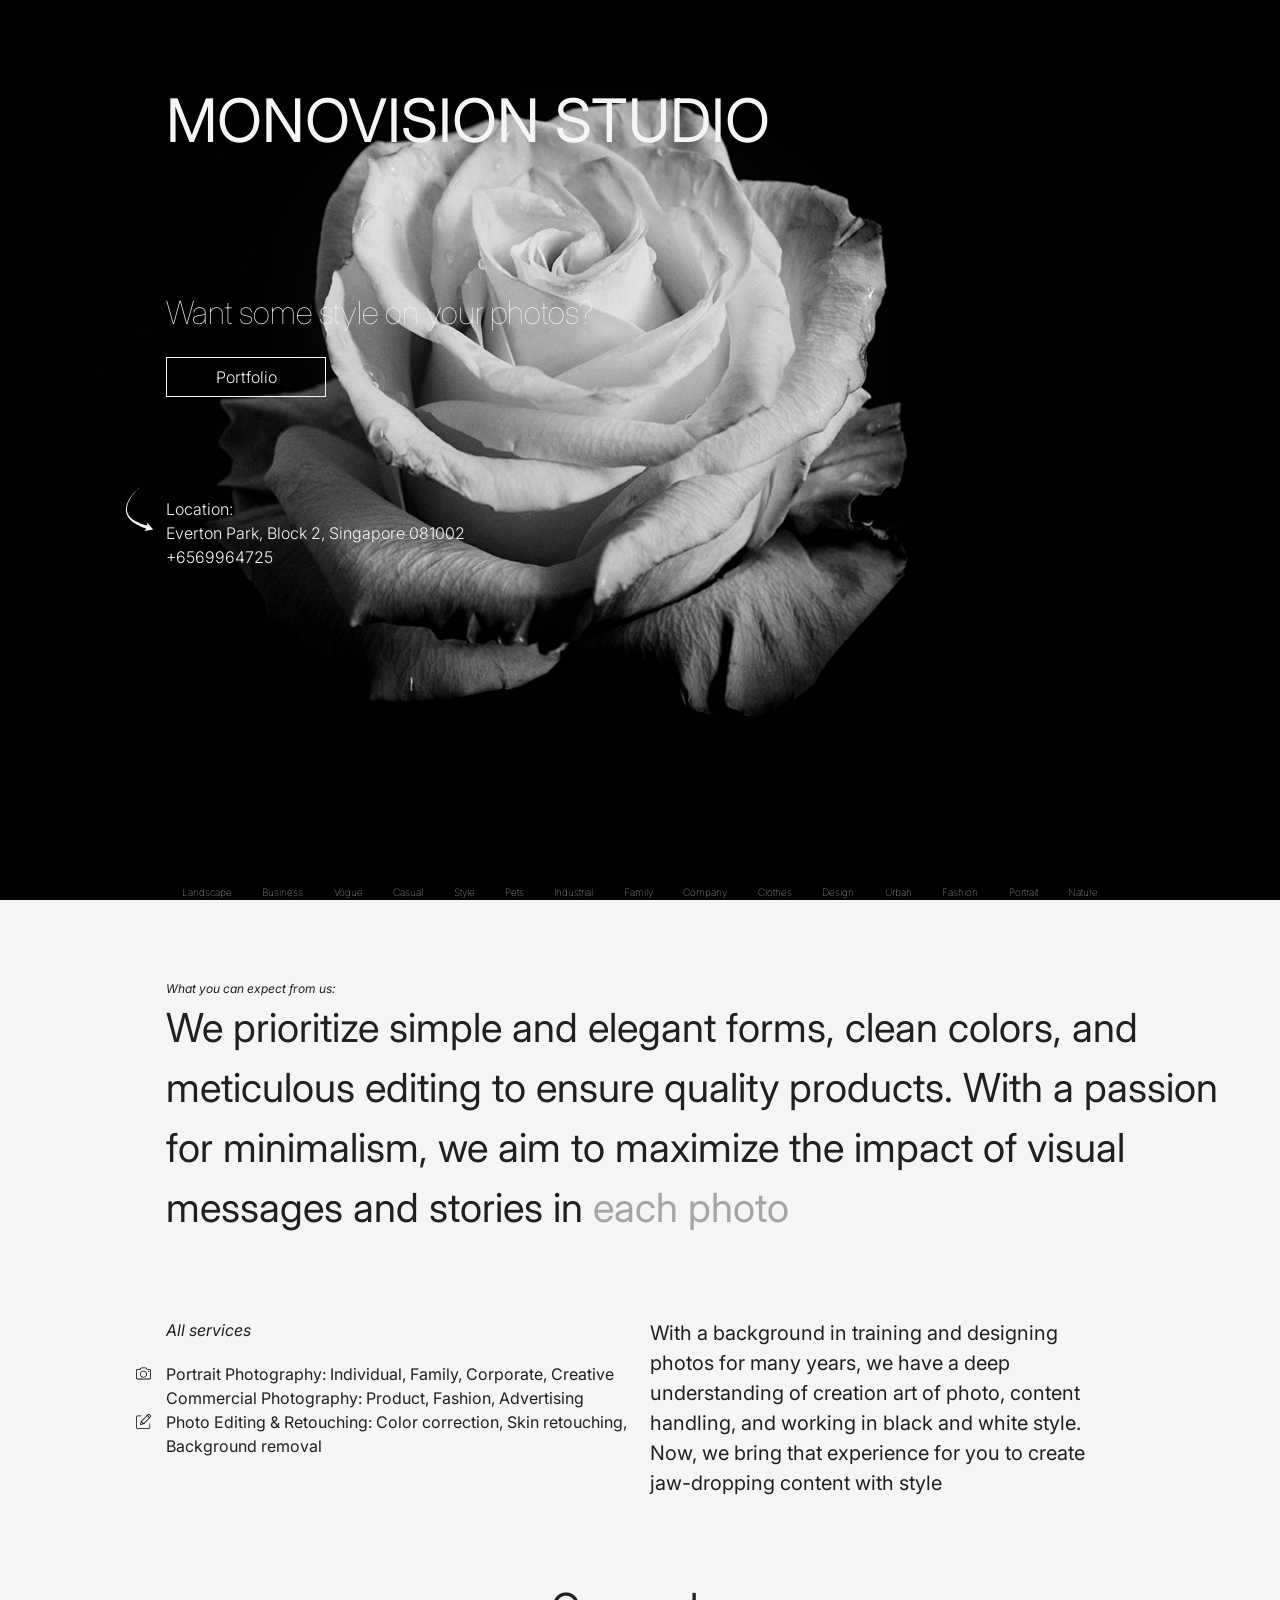
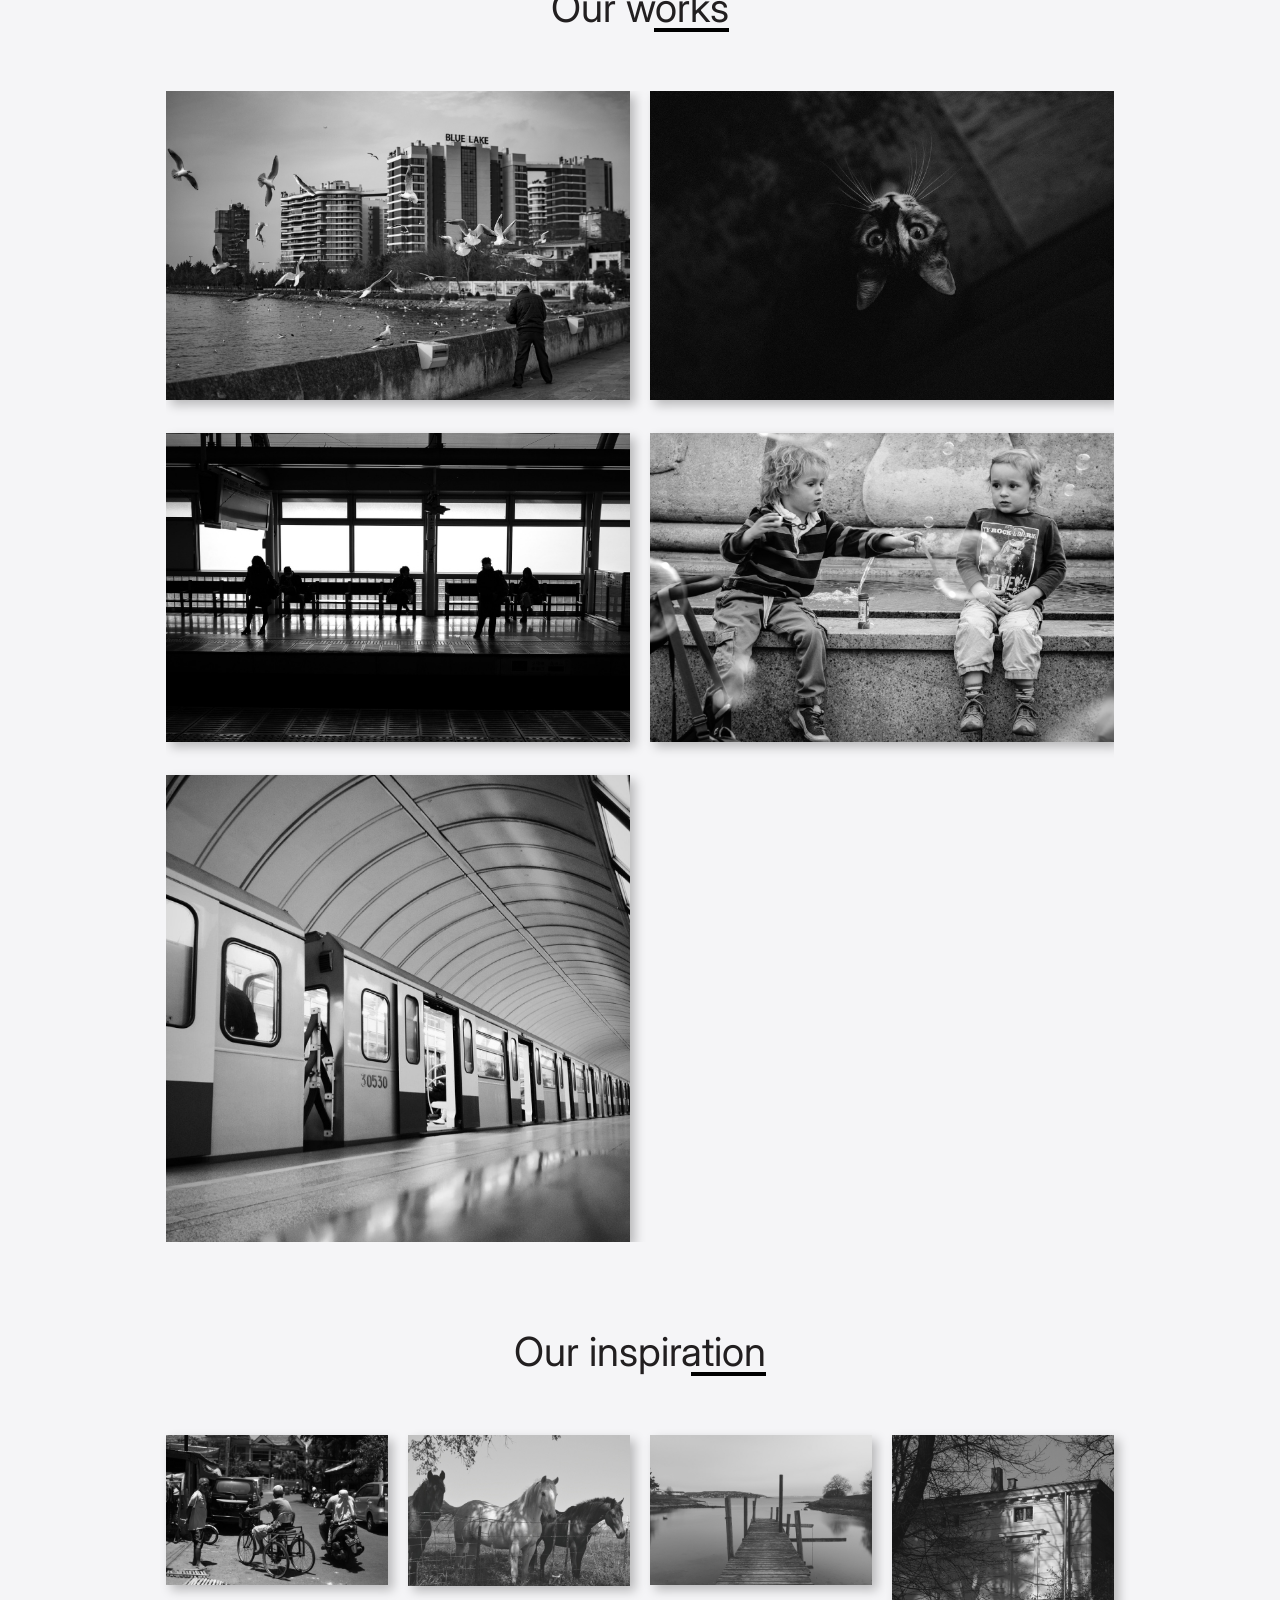
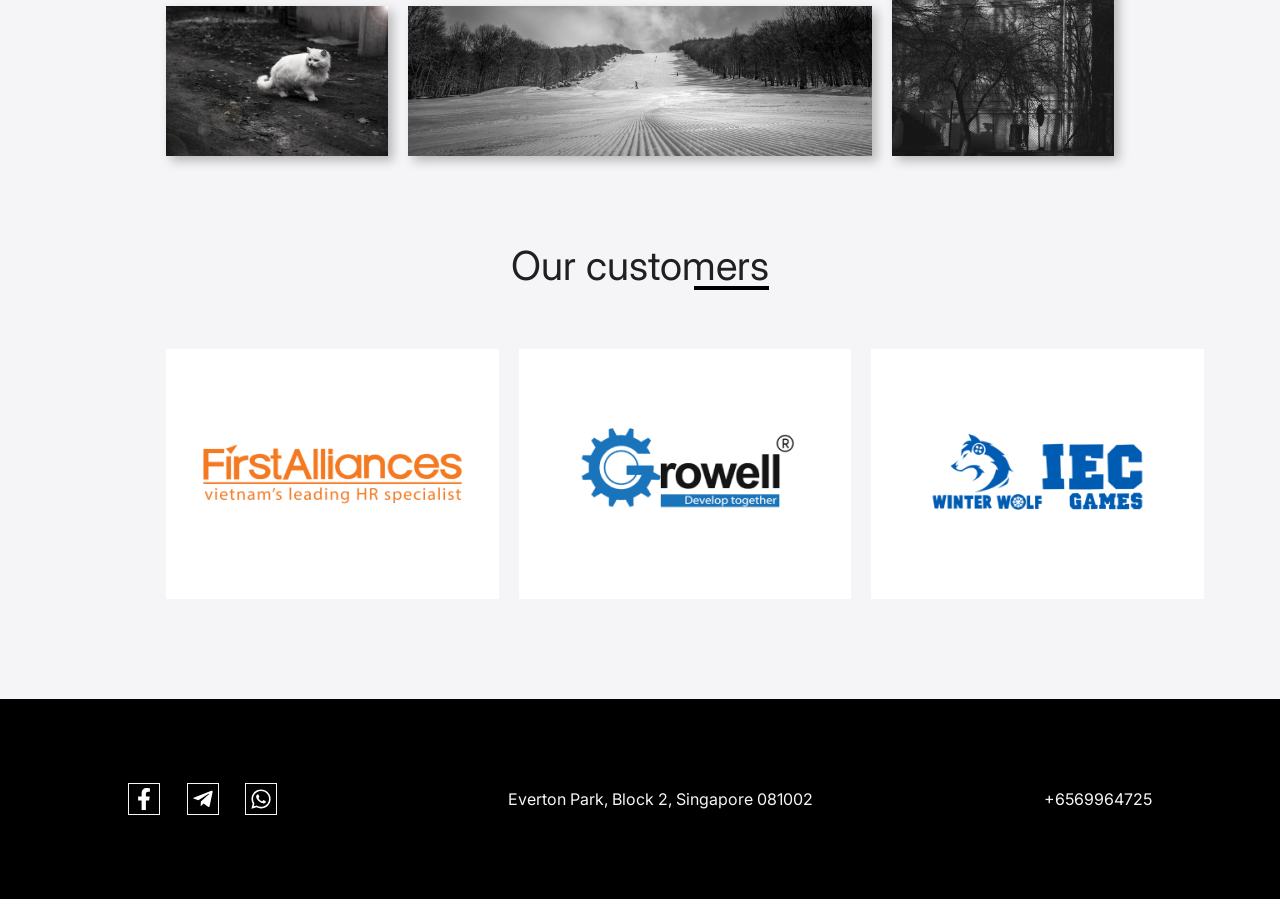
==== commit 26b1cc2c: "simplify services item" ====
--- a/src/index.html
+++ b/src/index.html
@@ -69,10 +69,9 @@
                     <div class="services__header">All services</div>
                     <ul class="services__container">
                         <li class="services__item">
-                            <div class="services__item-description">
-                                Portrait Photography: Individual, Family,
-                                Corporate, Creative
-                            </div>
+                            Portrait Photography: Individual, Family, Corporate,
+                            Creative
+
                             <img
                                 src="./icons/Camera.svg"
                                 alt="camera"
@@ -80,17 +79,15 @@
                             />
                         </li>
                         <li class="services__item">
-                            <div class="sservices__item-description">
-                                Commercial Photography: Product, Fashion,
-                                Advertising
-                            </div>
+                            Commercial Photography: Product, Fashion,
+                            Advertising
+
                             <!-- <img src="" alt="" class="services__img" /> -->
                         </li>
                         <li class="services__item">
-                            <div class="services__item-description">
-                                Photo Editing & Retouching: Color correction,
-                                Skin retouching, Background removal
-                            </div>
+                            Photo Editing & Retouching: Color correction, Skin
+                            retouching, Background removal
+
                             <img
                                 src="./icons/Edit.svg"
                                 alt="edit"
--- a/src/css/style.css
+++ b/src/css/style.css
@@ -117,13 +117,11 @@
             width: var(--arrow-icon-width);
             height: 49px;
             position: absolute;
-            background-image: url("../icons/Arrow.svg");
-            background-size: contain;
-            background-repeat: no-repeat;
+            background: url("../icons/Arrow.svg") no-repeat center / contain;
 
             width: var(--arrow-icon-width);
             left: calc(-5px - var(--arrow-icon-width));
-            top: -8px;
+            top: -12px;
         }
 
         .welcome__location {
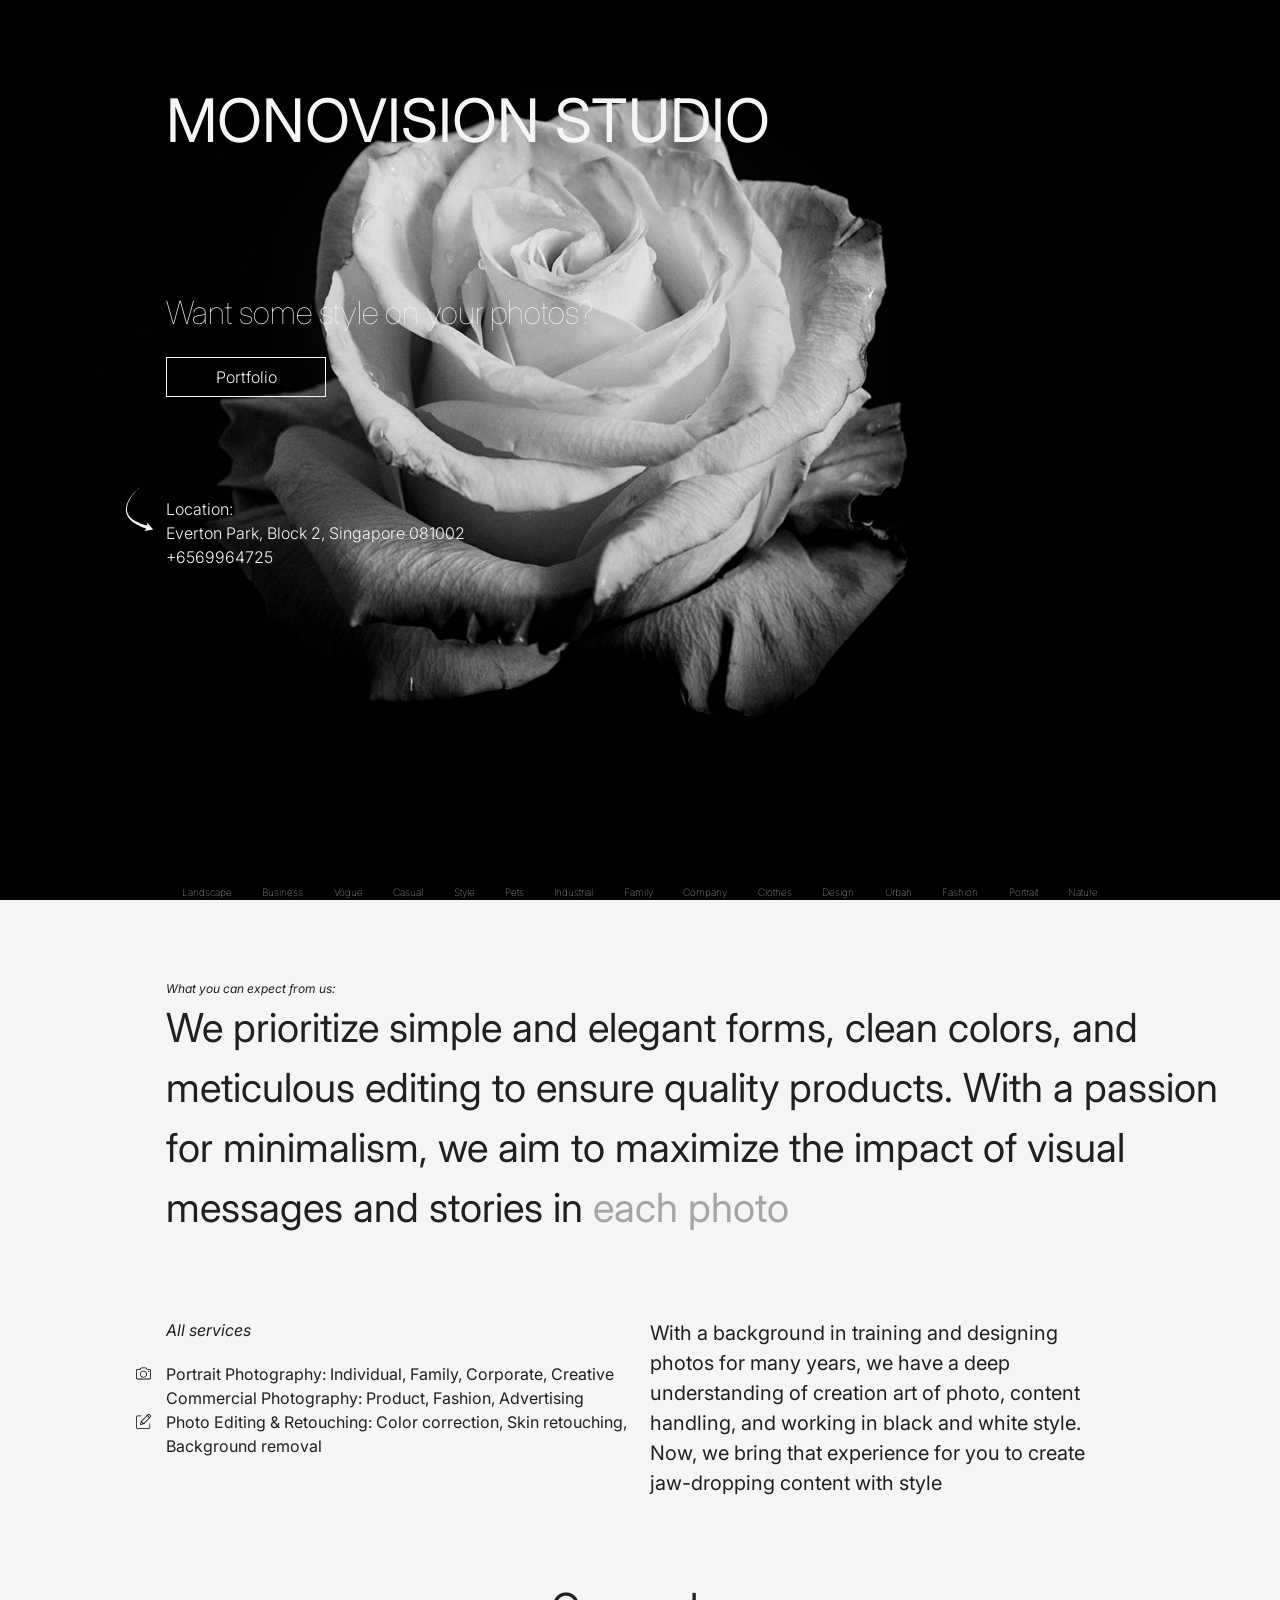
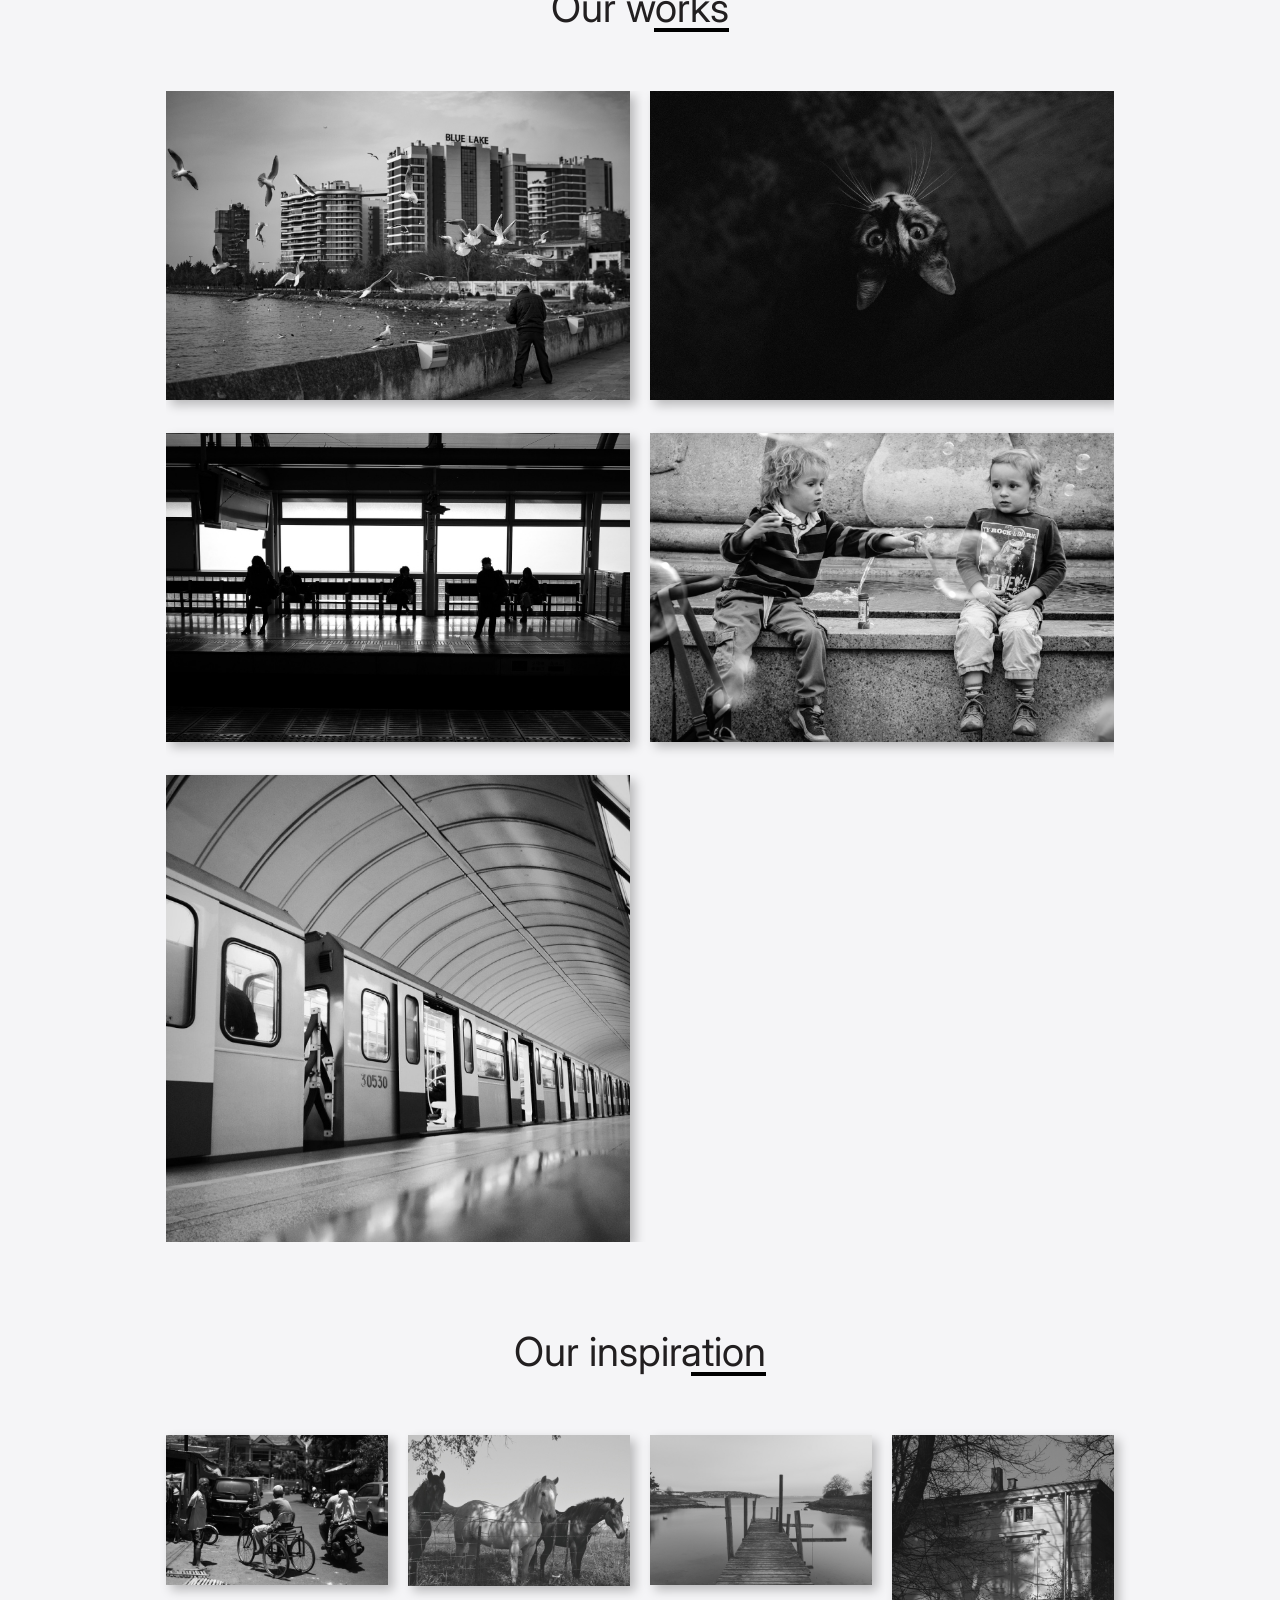
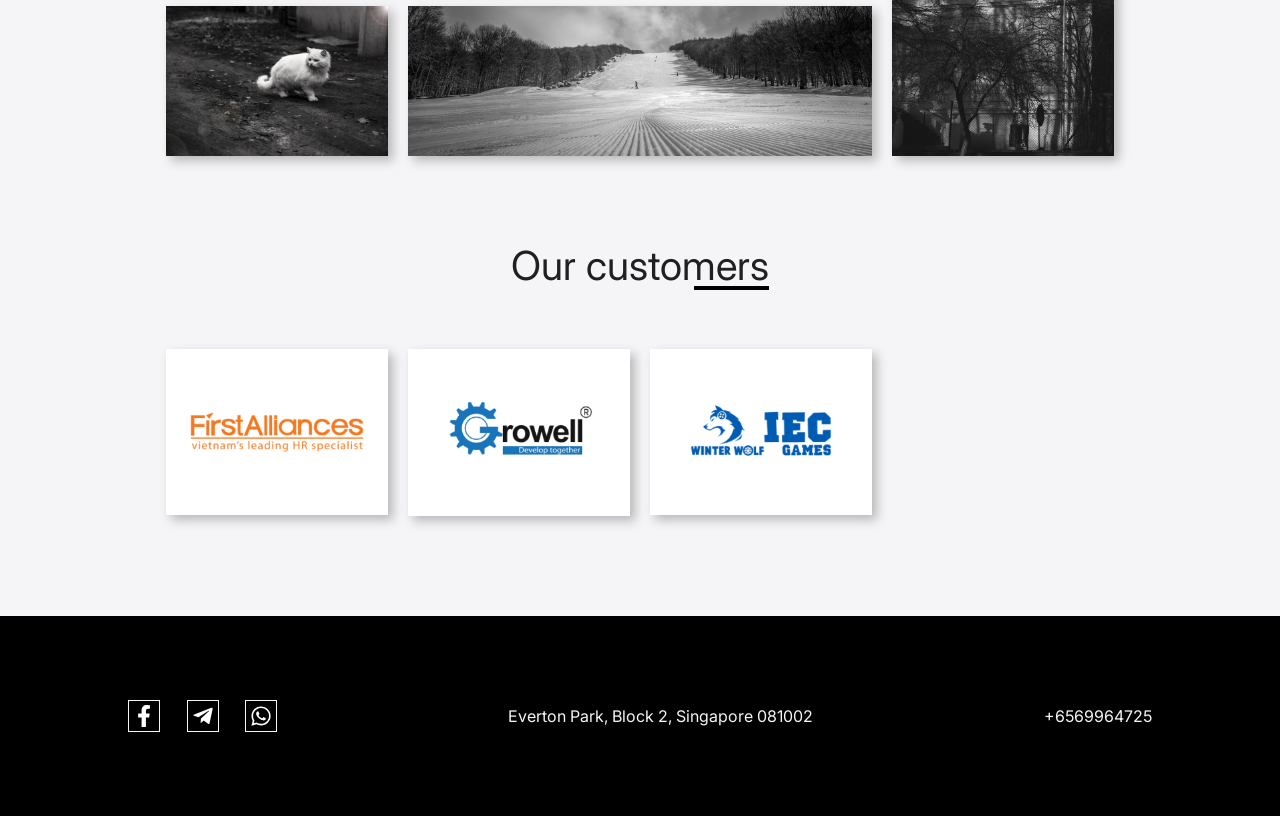
==== commit 1b1aec6c: "refactor footer" ====
--- a/src/index.html
+++ b/src/index.html
@@ -212,15 +212,15 @@
         <footer class="footer">
             <div class="footer--centered">
                 <div class="footer__social-container">
-                    <div class="footer__img-wrapper">
+                    <a href="#" class="footer__img-link">
                         <img src="./icons/facebook.svg" alt="facebook" />
-                    </div>
-                    <div class="footer__img-wrapper">
+                    </a>
+                    <a href="#" class="footer__img-link">
                         <img src="./icons/tg.svg" alt="telegram" />
-                    </div>
-                    <div class="footer__img-wrapper">
+                    </a>
+                    <a href="#" class="footer__img-link">
                         <img src="./icons/whatsapp.svg" alt="whatsapp" />
-                    </div>
+                    </a>
                 </div>
             </div>
             <address class="footer__address">
--- a/src/css/style.css
+++ b/src/css/style.css
@@ -189,6 +189,7 @@
 
         top: 4px;
         position: absolute;
+        object-fit: cover;
     }
     .container {
         display: flex;
@@ -300,20 +301,22 @@
     }
     .customers__img-container {
         margin-top: 53px;
-        display: flex;
-        justify-content: flex-start;
-        /* display: grid;
-        grid-template-columns: repeat(4, 1fr); */
-        column-gap: 1.56vw;
+        display: grid;
+        grid-template-columns: repeat(4, 1fr);
+        gap: 1.56vw;
+    }
+    .customers_img {
+        box-shadow: 5px 5px 10px 0px rgba(0, 0, 0, 0.25);
     }
 }
 
 .footer {
     display: var(--display-footer);
+    justify-content: space-between;
+
     background-color: #000;
     color: var(--light);
     height: 200px;
-    justify-content: space-between;
     padding: 0 var(--footer_padding-inline);
 
     .footer--centered {
@@ -324,7 +327,7 @@
     .footer__social-container {
         display: flex;
         gap: 2.08vw;
-        .footer__img-wrapper {
+        .footer__img-link {
             width: 32px;
             height: 32px;
             border: 1px solid var(--light);
@@ -336,6 +339,10 @@
                 height: 22px;
             }
         }
+        .footer__img-link:hover {
+            box-shadow: 3px 3px 3px 0px rgba(255, 255, 255, 0.62);
+            transition: all 0.3s ease-out;
+        }
     }
     .footer__address {
         display: grid;
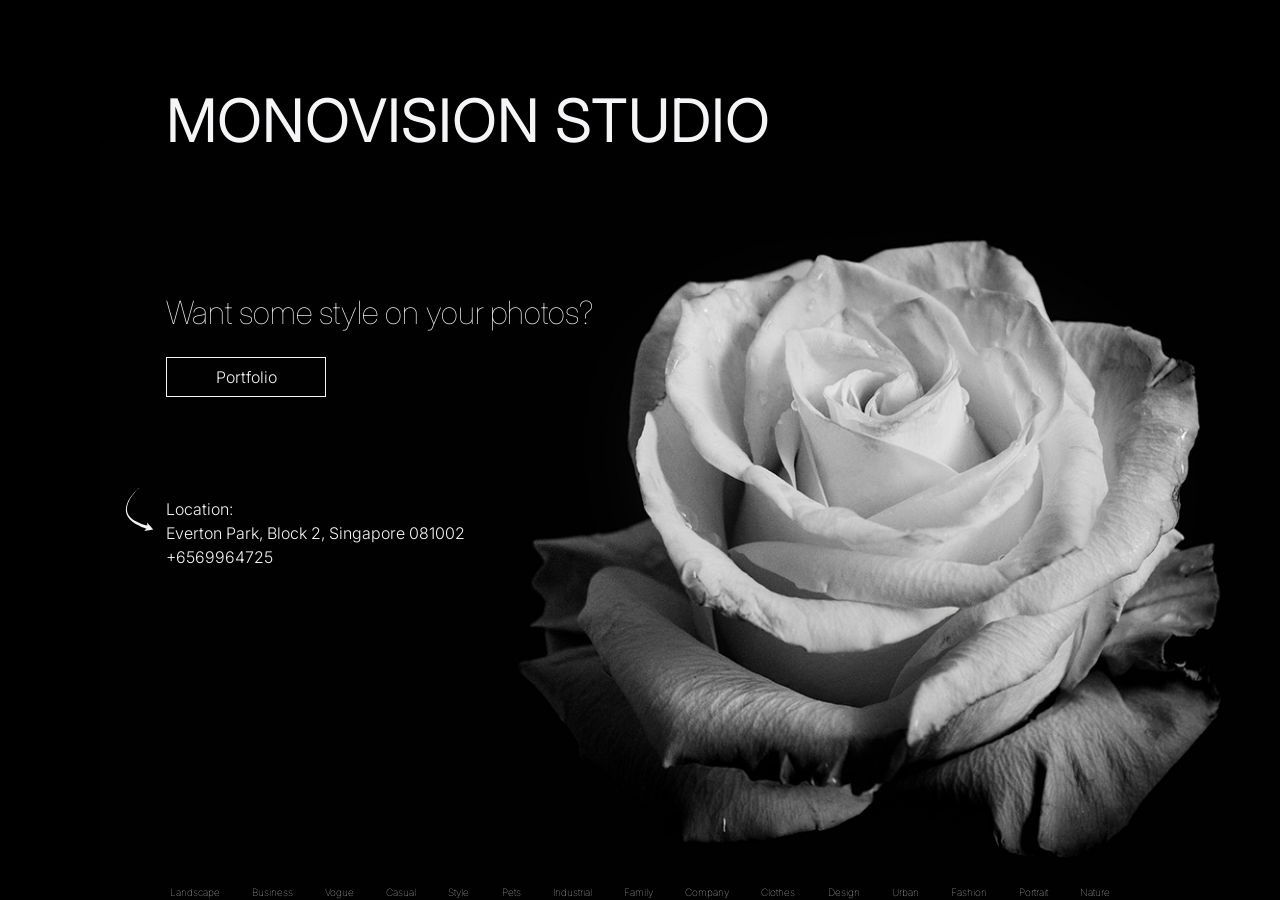
==== commit 45f8151a: "adapt first screen" ====
--- a/src/index.html
+++ b/src/index.html
@@ -15,6 +15,16 @@
     <body>
         <main class="welcome">
             <img src="./img/rose-bg.png" alt="rose" class="welcome__bckg-img" />
+            <img
+                src="./img/rose-table-bg.png"
+                alt="rose"
+                class="welcome__bckg-tablet-img"
+            />
+            <img
+                src="./img/rose-mobile-bg.png"
+                alt="rose"
+                class="welcome__bckg-mobile-img"
+            />
             <div class="container">
                 <h1 class="welcome__header">Monovision Studio</h1>
                 <h2 class="welcome_subheader">
--- a/src/css/style.css
+++ b/src/css/style.css
@@ -19,12 +19,17 @@
     --footer_padding-inline: 10%;
 
     --display-welcome: block; /*block none*/
-    --display-expectations: block;
-    --display-services: block;
-    --display-works: block;
-    --display-inspiration: block;
-    --display-customers: block;
-    --display-footer: flex; /*flex*/
+    --display-expectations: none;
+    --display-services: none;
+    --display-works: none;
+    --display-inspiration: none;
+    --display-customers: none;
+    --display-footer: none; /*flex*/
+
+    @media screen and (max-width: 768px) {
+        --container-padding-inline: 6%;
+        --footer_padding-inline: 6%;
+    }
 }
 
 html,
@@ -57,13 +62,24 @@
     position: relative;
     z-index: 0;
     padding-top: 75px;
+    overflow: hidden;
 
     .welcome__bckg-img {
         position: absolute;
-        right: 211px;
-        top: 0px;
+        left: 19.74vw;
+        bottom: -11px;
         z-index: 1;
-        width: 1330px;
+        /* width: 1330px; */
+    }
+    .welcome__bckg-tablet-img {
+        display: none;
+        position: absolute;
+        z-index: 1;
+    }
+    .welcome__bckg-mobile-img {
+        display: none;
+        position: absolute;
+        z-index: 1;
     }
 
     .container {
@@ -135,12 +151,13 @@
 
     .welcome__keywords-box {
         position: absolute;
-        padding: 0 var(--container-padding-inline);
+        padding: 0 18.75vw;
         /* padding: 0 360px; */
         /* width: 1420px; */
         bottom: 0;
         left: 0px;
         width: 100%;
+        z-index: 2;
 
         display: flex;
         justify-content: space-around;
@@ -149,6 +166,107 @@
         li {
             font-weight: 100;
             font-size: 10px;
+        }
+
+        @media screen and (max-width: 1024px) {
+            padding: 0 15px;
+        }
+    }
+
+    @media screen and (max-width: 1440px) {
+        .welcome__bckg-img {
+            left: 8vw;
+        }
+        .welcome__keywords-box {
+            padding: 0 12vw;
+        }
+    }
+    @media screen and (max-width: 1024px) {
+        .welcome__header {
+            font-size: 48px;
+        }
+        .welcome__keywords-box {
+            padding: 0 15px;
+        }
+        .welcome_subheader {
+            margin-top: 80px;
+        }
+        .welcome__address-wrapper {
+            margin-top: 80px;
+        }
+    }
+    @media screen and (max-width: 768px) {
+        .welcome__header {
+            font-size: 48px;
+        }
+        .welcome_subheader {
+            margin-top: 80px;
+        }
+        .welcome__bckg-img {
+            display: none;
+        }
+        .welcome__bckg-tablet-img {
+            display: block;
+            left: 0;
+            bottom: -0;
+        }
+        .welcome__address-wrapper {
+            margin-top: 80px;
+            font-weight: 100;
+            &::before {
+                display: none;
+            }
+        }
+        .welcome__keywords-box {
+            & li:nth-child(n) {
+                display: none;
+            }
+
+            & li:nth-child(-n + 9) {
+                display: list-item;
+            }
+        }
+    }
+
+    @media screen and (max-width: 500px) {
+        .welcome__header {
+            font-size: 26px;
+        }
+        .welcome_subheader {
+            margin-top: 30px;
+            font-size: 16px;
+        }
+        .welcome__address-wrapper {
+            margin-top: 233px;
+        }
+
+        .welcome__portfolio-btn,
+        .welcome__portfolio-btn:visited {
+            min-height: 30px;
+            font-size: 14px;
+        }
+        .welcome__bckg-tablet-img {
+            display: none;
+        }
+        .welcome__bckg-mobile-img {
+            display: block;
+            bottom: 0;
+            right: 0;
+        }
+    }
+
+    @media screen and (max-width: 425px) {
+        .welcome__keywords-box {
+            & li:nth-child(n) {
+                display: none;
+            }
+
+            & li:nth-child(-n + 4) {
+                display: list-item;
+            }
+        }
+        .welcome__address-wrapper {
+            margin-top: 43px;
         }
     }
 }
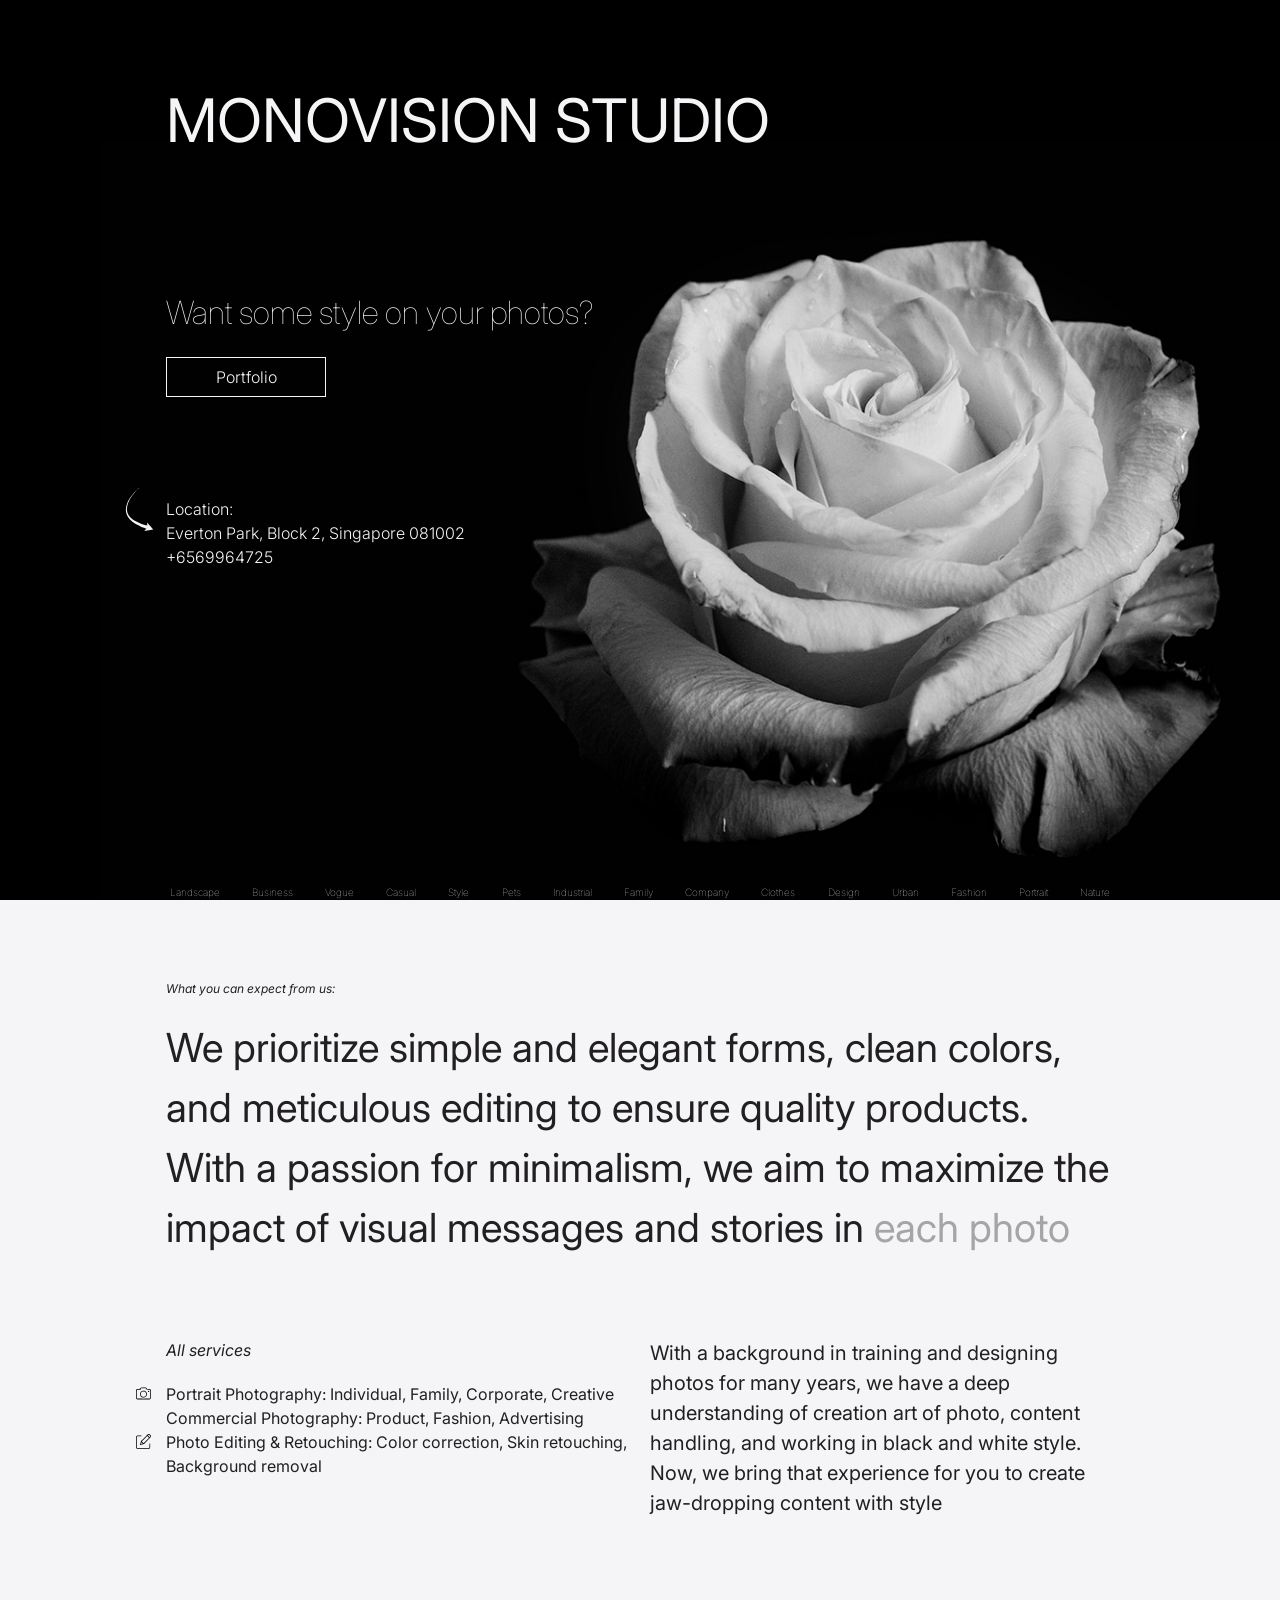
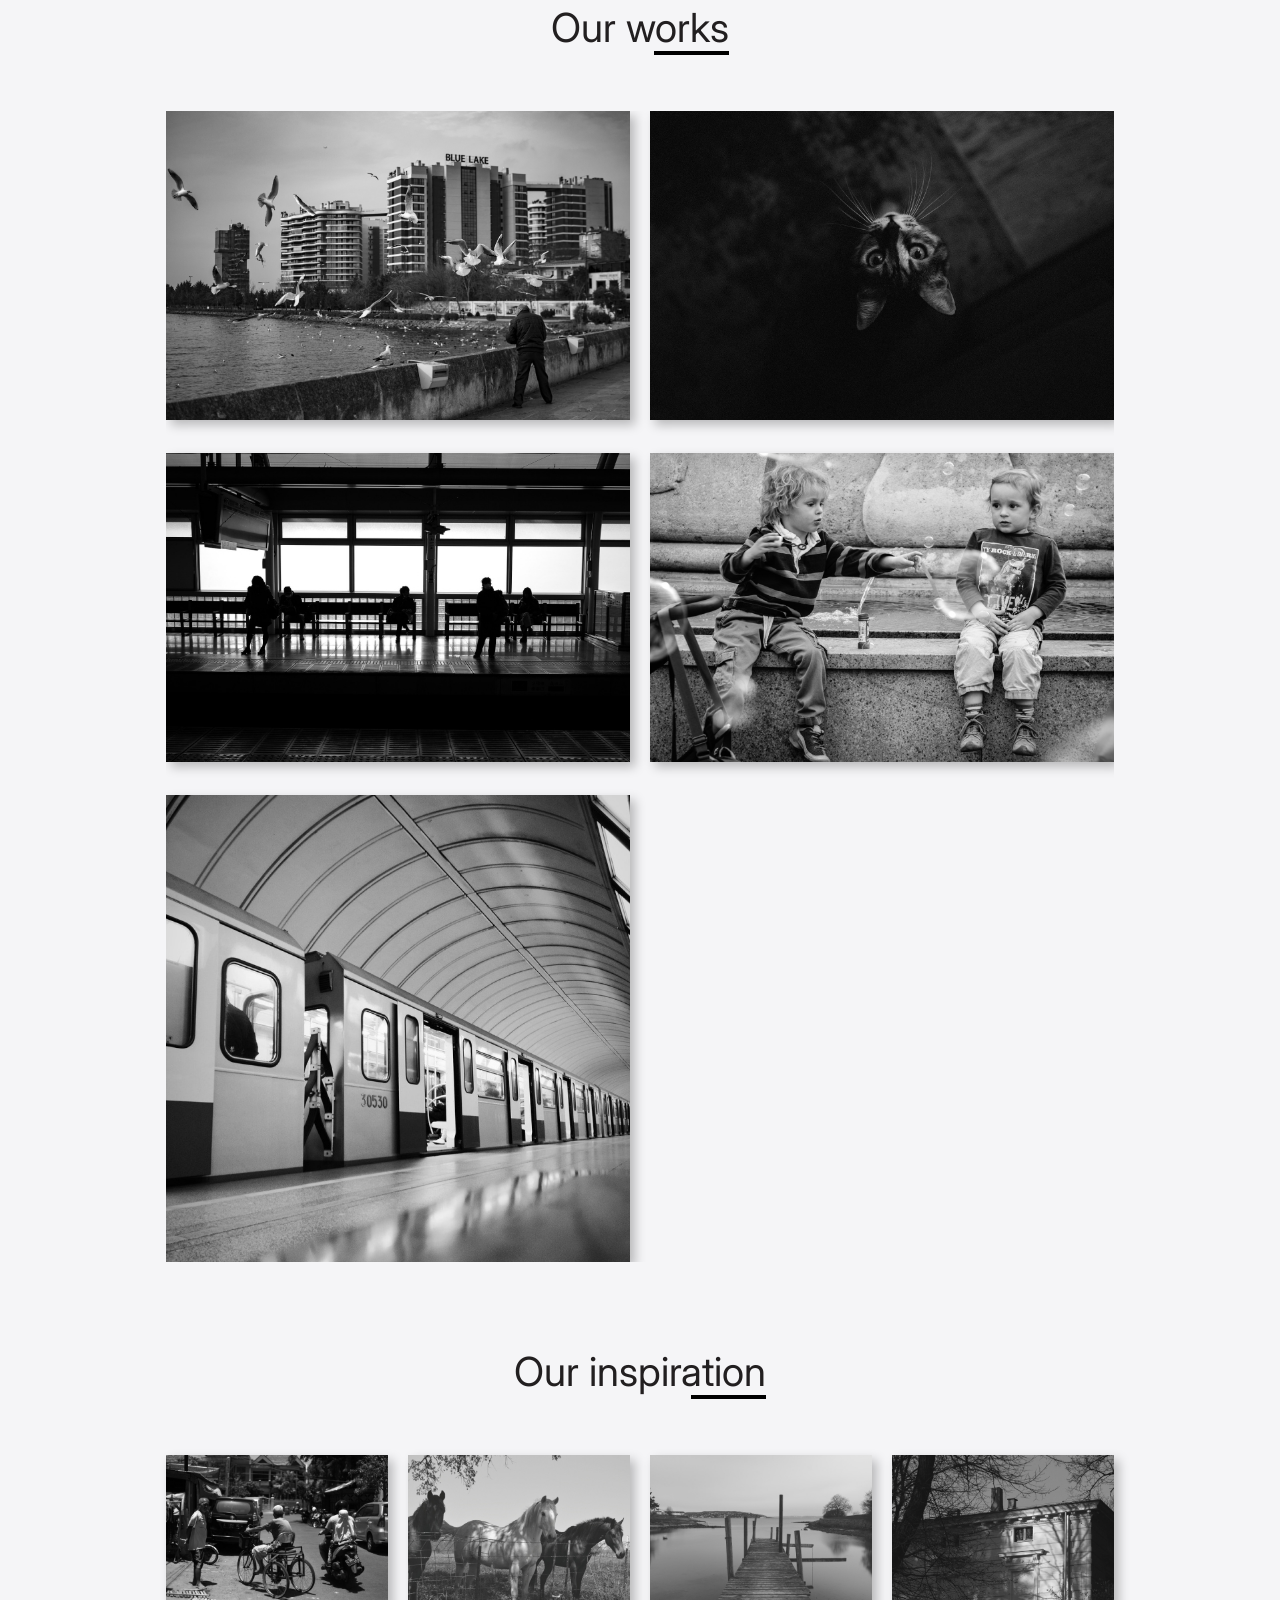
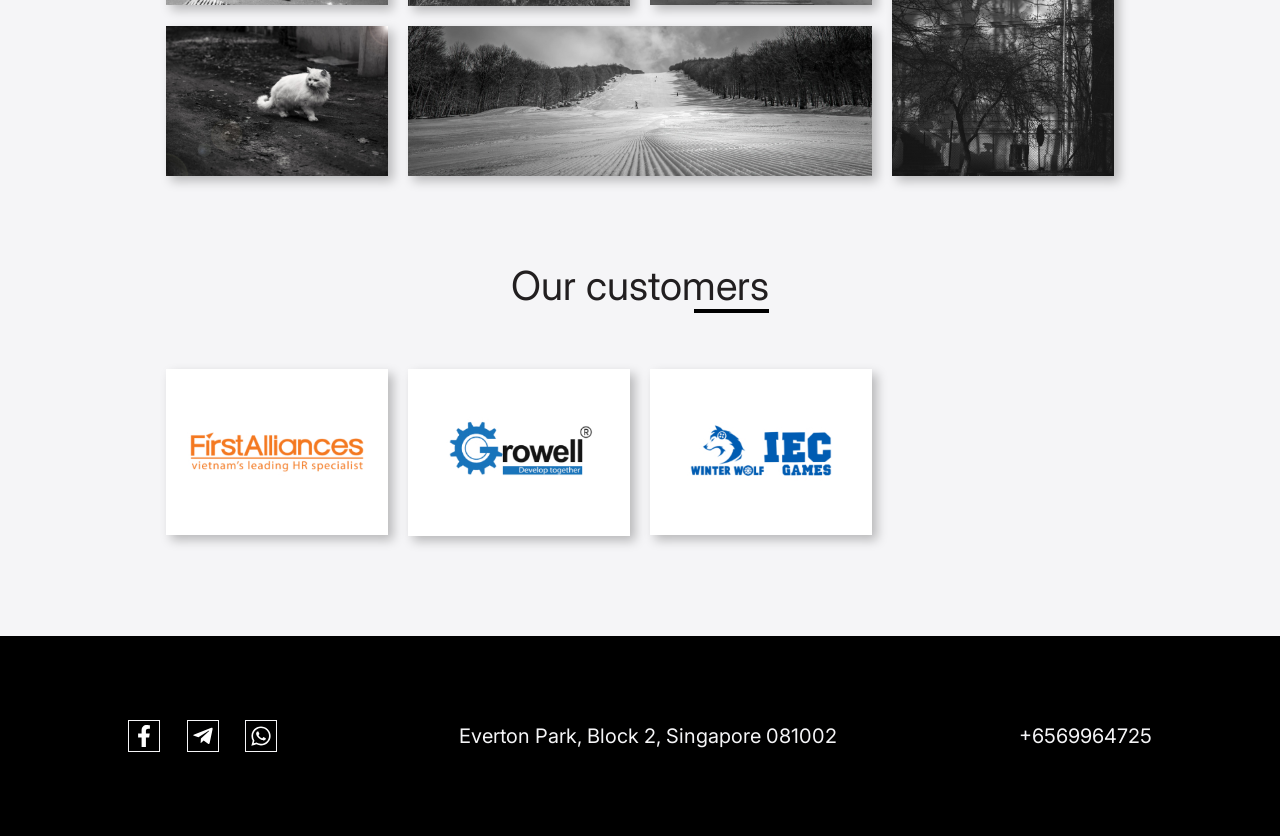
==== commit 75cc09de: "add favicon" ====
--- a/src/index.html
+++ b/src/index.html
@@ -3,7 +3,12 @@
     <head>
         <meta charset="UTF-8" />
         <meta name="viewport" content="width=device-width, initial-scale=1.0" />
-        <title>Document</title>
+        <title>Monovision Studio</title>
+        <link
+            rel="shortcut icon"
+            href="./icons/favicon/favicon.ico"
+            type="image/x-icon"
+        />
         <link rel="preconnect" href="https://fonts.googleapis.com" />
         <link rel="preconnect" href="https://fonts.gstatic.com" crossorigin />
         <link
--- a/src/css/style.css
+++ b/src/css/style.css
@@ -19,12 +19,12 @@
     --footer_padding-inline: 10%;
 
     --display-welcome: block; /*block none*/
-    --display-expectations: none;
-    --display-services: none;
-    --display-works: none;
-    --display-inspiration: none;
-    --display-customers: none;
-    --display-footer: none; /*flex*/
+    --display-expectations: block;
+    --display-services: block;
+    --display-works: block;
+    --display-inspiration: block;
+    --display-customers: block;
+    --display-footer: flex; /*flex*/
 
     @media screen and (max-width: 768px) {
         --container-padding-inline: 6%;
@@ -279,10 +279,27 @@
         font-size: 12px;
     }
     .expectations__text {
+        margin-top: 20px;
         width: 1100px;
         font-size: 40px;
         span {
             color: #a5a5a5;
+        }
+    }
+
+    @media screen and (max-width: 1440px) {
+        .expectations__text {
+            width: 100%;
+        }
+    }
+    @media screen and (max-width: 1024px) {
+        .expectations__text {
+            font-size: 24px;
+        }
+    }
+    @media screen and (max-width: 500px) {
+        .expectations__text {
+            font-size: 16px;
         }
     }
 }
@@ -319,6 +336,43 @@
     .services__description {
         width: 50%;
         font-size: 20px;
+    }
+
+    @media screen and (max-width: 768px) {
+        .container {
+            flex-direction: column;
+            row-gap: 40px;
+        }
+        .services__img {
+            left: calc(-10px - var(--services-img-width));
+        }
+        .services__wrapper {
+            width: 100%;
+        }
+        .services__description {
+            width: 100%;
+        }
+    }
+
+    @media screen and (max-width: 500px) {
+        padding-top: 40px;
+
+        .services__header {
+            font-size: 12px;
+        }
+        .expectations__text {
+            font-size: 16px;
+        }
+        .services__item {
+            font-size: 14px;
+            margin-top: 5px;
+        }
+        .services__description {
+            font-size: 12px;
+        }
+        .services__img {
+            display: none;
+        }
     }
 }
 
@@ -339,7 +393,7 @@
             background-color: black;
 
             right: 0;
-            bottom: 0;
+            bottom: -3px;
         }
     }
     .works__img-grid {
@@ -355,13 +409,24 @@
         object-fit: cover;
         box-shadow: 5px 5px 10px 0px rgba(0, 0, 0, 0.25);
     }
+    @media screen and (max-width: 768px) {
+        font-size: 36px;
+    }
+    @media screen and (max-width: 500px) {
+        font-size: 24px;
+    }
+    @media screen and (max-width: 500px) {
+        .works__img-grid {
+            grid-template-columns: 1fr;
+        }
+    }
 }
 
 .inspiration {
     display: var(--display-inspiration);
     padding-top: 80px;
+    font-size: 40px;
     .inspiration__header {
-        font-size: 40px;
         text-align: center;
         span {
             position: relative;
@@ -374,7 +439,7 @@
             background-color: black;
 
             right: 0;
-            bottom: 0;
+            bottom: -3px;
         }
     }
     .inspiration__img_container {
@@ -394,14 +459,36 @@
     .inspiration__img--two-cols {
         grid-column: span 2;
     }
+
+    @media screen and (max-width: 768px) {
+        font-size: 36px;
+        .inspiration__img_container {
+            grid-template-columns: repeat(2, 1fr);
+            grid-template-rows: repeat(4, auto);
+        }
+    }
+    @media screen and (max-width: 500px) {
+        font-size: 24px;
+        .inspiration__img_container {
+            grid-template-columns: repeat(1, 1fr);
+        }
+        .inspiration__img {
+            place-self: center;
+        }
+        .inspiration__img--two-rows {
+            grid-row: span 1;
+        }
+        .inspiration__img--two-cols {
+            grid-column: span 1;
+        }
+    }
 }
 
 .customers {
     display: var(--display-customers);
     padding: 80px 0 100px 0;
-
+    font-size: 40px;
     .customers__header {
-        font-size: 40px;
         text-align: center;
         span {
             position: relative;
@@ -414,7 +501,7 @@
             background-color: black;
 
             right: 0;
-            bottom: 0;
+            bottom: -3px;
         }
     }
     .customers__img-container {
@@ -426,6 +513,18 @@
     .customers_img {
         box-shadow: 5px 5px 10px 0px rgba(0, 0, 0, 0.25);
     }
+
+    @media screen and (max-width: 768px) {
+        font-size: 36px;
+    }
+    @media screen and (max-width: 500px) {
+        font-size: 24px;
+    }
+    @media screen and (max-width: 500px) {
+        .customers__img-container {
+            grid-template-columns: repeat(2, 1fr);
+        }
+    }
 }
 
 .footer {
@@ -436,6 +535,7 @@
     color: var(--light);
     height: 200px;
     padding: 0 var(--footer_padding-inline);
+    font-size: 20px;
 
     .footer--centered {
         display: grid;
@@ -470,4 +570,24 @@
         display: grid;
         place-items: center;
     }
-}
+
+    @media screen and (max-width: 768px) {
+        font-size: 16px;
+        flex-direction: column;
+        justify-content: space-around;
+        align-items: flex-start;
+        padding: 35px var(--footer_padding-inline);
+    }
+    @media screen and (max-width: 500px) {
+        align-items: center;
+        .footer--centered {
+            order: 0;
+        }
+        .telephone {
+            order: 1;
+        }
+        .footer__address {
+            order: 2;
+        }
+    }
+}
